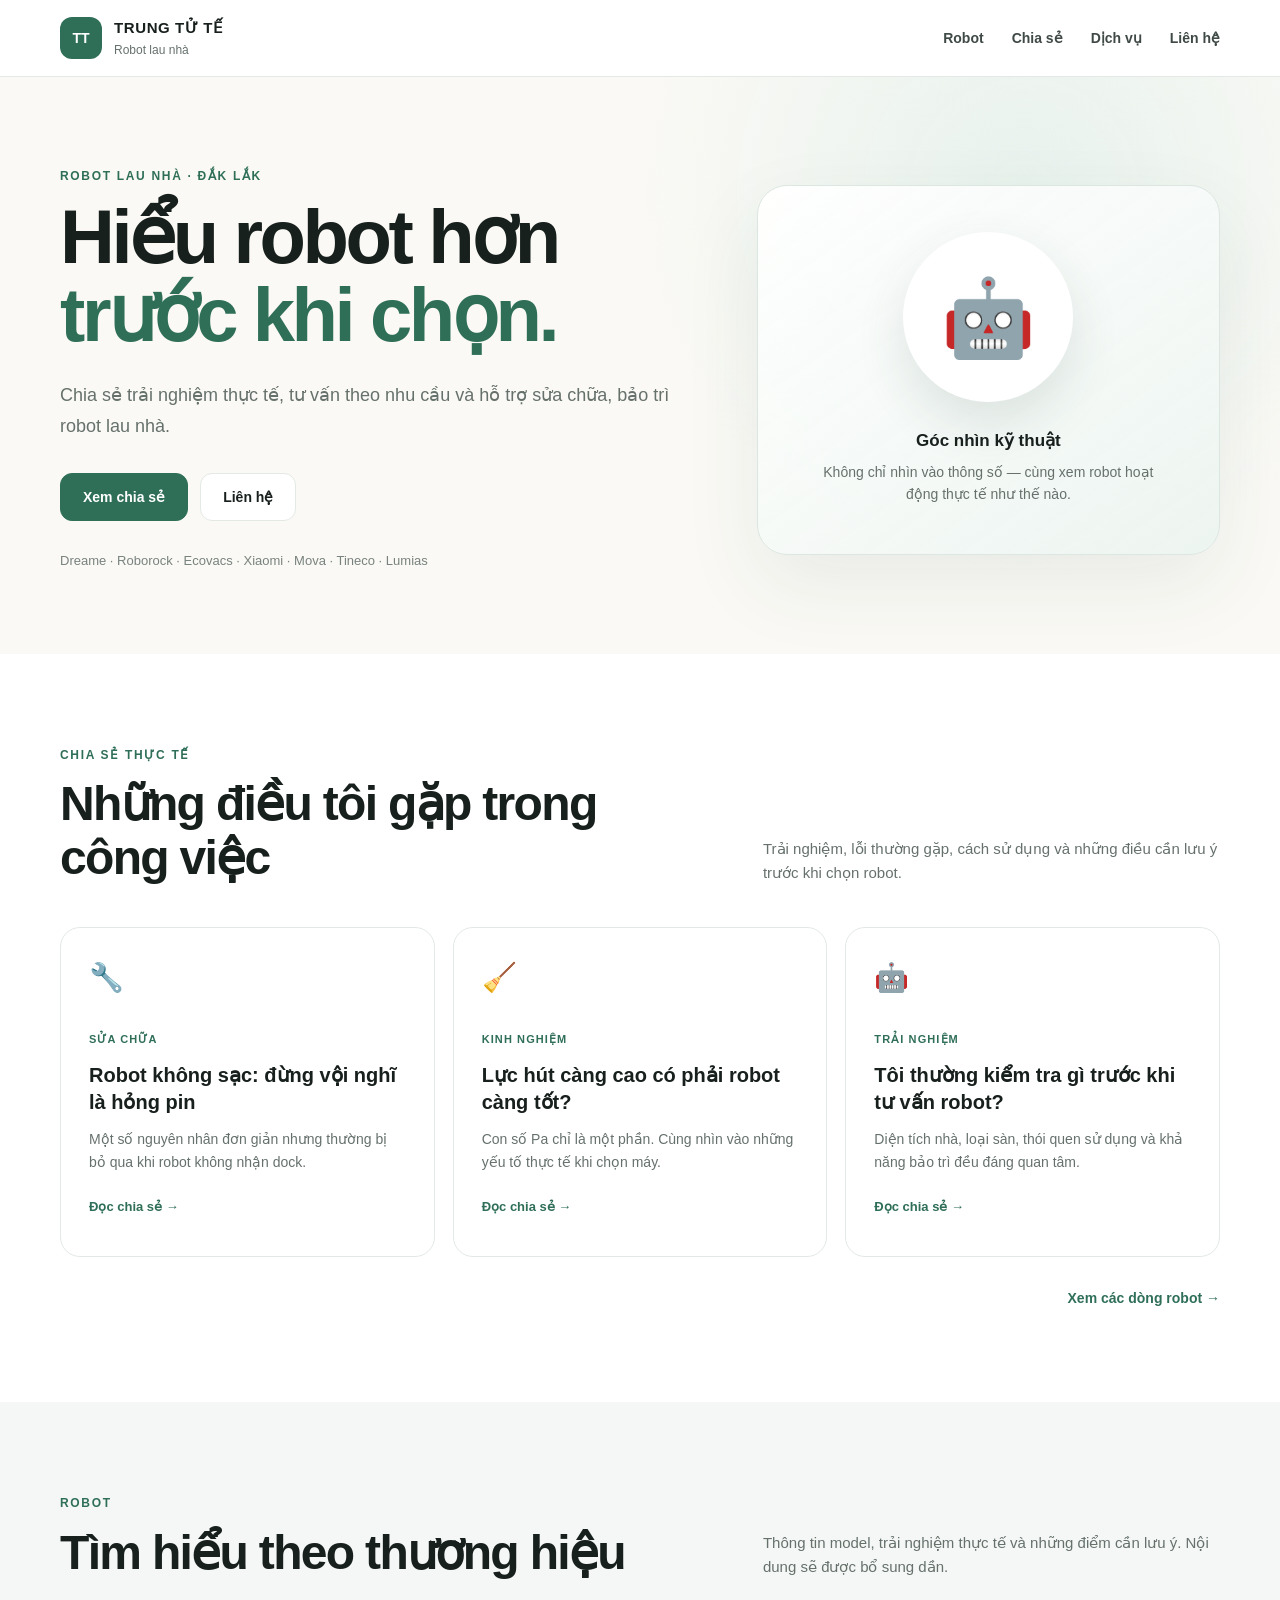
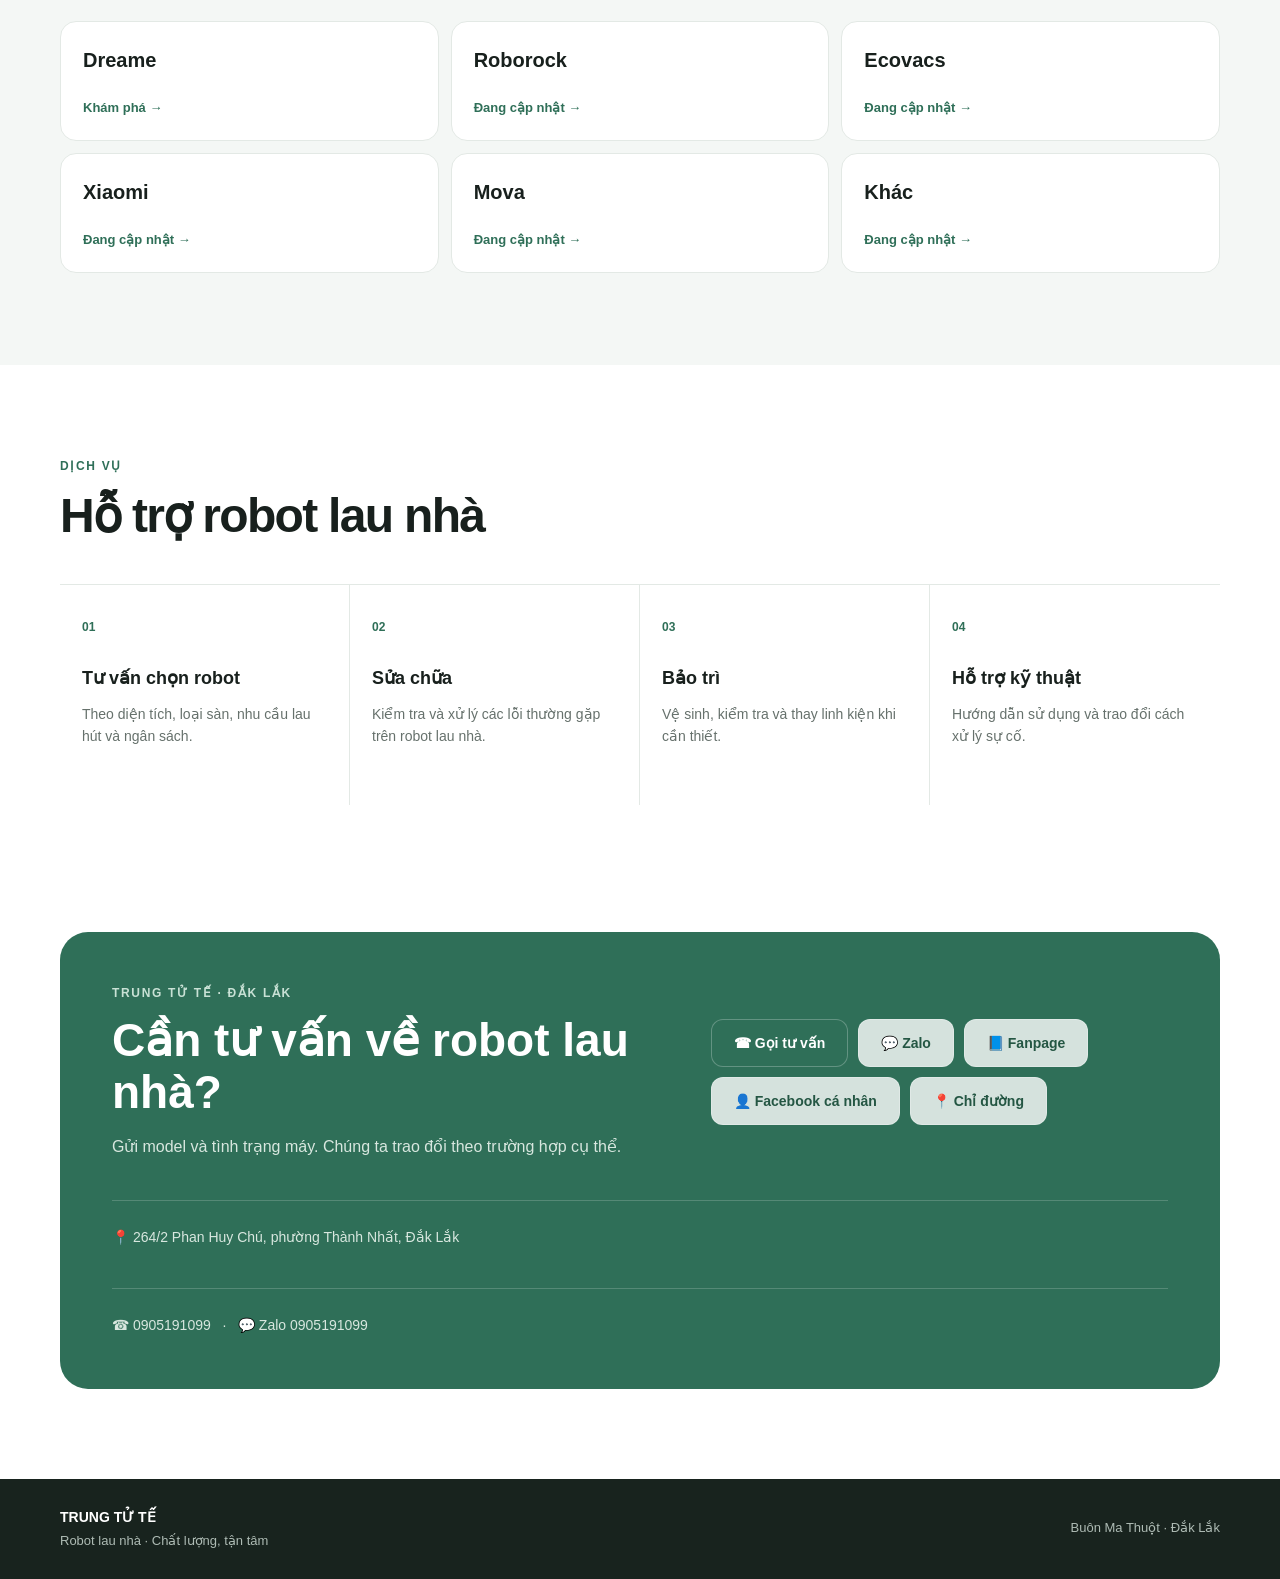
==== public/index.html @ 0c72d5a5 "Initial website version" ====
<!doctype html>
<html lang="vi">

<head>
<meta charset="utf-8">
<meta name="viewport" content="width=device-width,initial-scale=1">

<meta name="description"
content="Trung Tử Tế – tư vấn, sửa chữa, bảo trì robot lau nhà tại Đắk Lắk và chia sẻ kinh nghiệm thực tế.">

<title>Trung Tử Tế – Robot lau nhà</title>

<link rel="stylesheet" href="css/style.css">
</head>


<body>


<header class="header">

  <div class="wrap nav-wrap">

    <a class="logo" href="index.html">

      <span class="logo-mark">TT</span>

      <span>
        <b>TRUNG TỬ TẾ</b>
        <small>Robot lau nhà</small>
      </span>

    </a>


    <button
      class="menu"
      aria-label="Mở menu"
      aria-expanded="false">
      ☰
    </button>


    <nav>

      <a href="robot/index.html">
        Robot
      </a>

      <a href="chia-se/index.html">
        Chia sẻ
      </a>

      <a href="#dich-vu">
        Dịch vụ
      </a>

      <a href="#lien-he">
        Liên hệ
      </a>

    </nav>

  </div>

</header>



<main id="top">


<!-- ======================================================
     HERO
     ====================================================== -->

<section class="hero">

  <div class="wrap hero-grid">

    <div>

      <p class="eyebrow">
        ROBOT LAU NHÀ · ĐẮK LẮK
      </p>


      <h1>
        Hiểu robot hơn<br>
        <em>trước khi chọn.</em>
      </h1>


      <p class="lead">
        Chia sẻ trải nghiệm thực tế, tư vấn theo nhu cầu
        và hỗ trợ sửa chữa, bảo trì robot lau nhà.
      </p>


      <div class="actions">

        <a
          class="btn primary"
          href="chia-se/index.html">
          Xem chia sẻ
        </a>


        <a
          class="btn"
          href="#lien-he">
          Liên hệ
        </a>

      </div>


      <p class="brands">
        Dreame · Roborock · Ecovacs · Xiaomi · Mova · Tineco · Lumias
      </p>

    </div>


    <div class="hero-visual">

      <div class="robot">
        🤖
      </div>

      <p>
        <b>Góc nhìn kỹ thuật</b>
        <br>
        <span>
          Không chỉ nhìn vào thông số — cùng xem robot
          hoạt động thực tế như thế nào.
        </span>
      </p>

    </div>

  </div>

</section>



<!-- ======================================================
     CHIA SẺ
     ====================================================== -->

<section
  class="section"
  id="chia-se">

  <div class="wrap">


    <div class="heading">

      <div>

        <p class="eyebrow">
          CHIA SẺ THỰC TẾ
        </p>

        <h2>
          Những điều tôi gặp trong công việc
        </h2>

      </div>


      <p>
        Trải nghiệm, lỗi thường gặp, cách sử dụng
        và những điều cần lưu ý trước khi chọn robot.
      </p>

    </div>



    <div class="cards">


      <article>

        <span class="icon">
          🔧
        </span>

        <small>
          SỬA CHỮA
        </small>

        <h3>
          Robot không sạc: đừng vội nghĩ là hỏng pin
        </h3>

        <p>
          Một số nguyên nhân đơn giản nhưng thường bị bỏ qua
          khi robot không nhận dock.
        </p>

        <a href="posts/sua-chua/robot-khong-sac.html">
          Đọc chia sẻ →
        </a>

      </article>



      <article>

        <span class="icon">
          🧹
        </span>

        <small>
          KINH NGHIỆM
        </small>

        <h3>
          Lực hút càng cao có phải robot càng tốt?
        </h3>

        <p>
          Con số Pa chỉ là một phần.
          Cùng nhìn vào những yếu tố thực tế khi chọn máy.
        </p>

        <a href="#">
          Đọc chia sẻ →
        </a>

      </article>



      <article>

        <span class="icon">
          🤖
        </span>

        <small>
          TRẢI NGHIỆM
        </small>

        <h3>
          Tôi thường kiểm tra gì trước khi tư vấn robot?
        </h3>

        <p>
          Diện tích nhà, loại sàn, thói quen sử dụng
          và khả năng bảo trì đều đáng quan tâm.
        </p>

        <a href="#">
          Đọc chia sẻ →
        </a>

      </article>


    </div>



    <div class="more">

      <a href="robot/index.html">
        Xem các dòng robot →
      </a>

    </div>


  </div>

</section>



<!-- ======================================================
     ROBOT
     ====================================================== -->

<section
  class="section soft"
  id="robot">

  <div class="wrap">


    <div class="heading">

      <div>

        <p class="eyebrow">
          ROBOT
        </p>

        <h2>
          Tìm hiểu theo thương hiệu
        </h2>

      </div>


      <p>
        Thông tin model, trải nghiệm thực tế và những điểm
        cần lưu ý. Nội dung sẽ được bổ sung dần.
      </p>

    </div>



    <div class="brands-grid">


      <!-- DREAME -->

      <a href="robot/dreame/index.html">

        <b>
          Dreame
        </b>

        <span>
          Khám phá →
        </span>

      </a>



      <!-- ROBOROCK -->

      <a href="#">

        <b>
          Roborock
        </b>

        <span>
          Đang cập nhật →
        </span>

      </a>



      <!-- ECOVACS -->

      <a href="#">

        <b>
          Ecovacs
        </b>

        <span>
          Đang cập nhật →
        </span>

      </a>



      <!-- XIAOMI -->

      <a href="#">

        <b>
          Xiaomi
        </b>

        <span>
          Đang cập nhật →
        </span>

      </a>



      <!-- MOVA -->

      <a href="#">

        <b>
          Mova
        </b>

        <span>
          Đang cập nhật →
        </span>

      </a>



      <!-- KHÁC -->

      <a href="#">

        <b>
          Khác
        </b>

        <span>
          Đang cập nhật →
        </span>

      </a>


    </div>

  </div>

</section>



<!-- ======================================================
     DỊCH VỤ
     ====================================================== -->

<section
  class="section"
  id="dich-vu">

  <div class="wrap">


    <div class="heading one">

      <div>

        <p class="eyebrow">
          DỊCH VỤ
        </p>

        <h2>
          Hỗ trợ robot lau nhà
        </h2>

      </div>

    </div>



    <div class="services">


      <article>

        <b>
          01
        </b>

        <h3>
          Tư vấn chọn robot
        </h3>

        <p>
          Theo diện tích, loại sàn, nhu cầu lau hút
          và ngân sách.
        </p>

      </article>



      <article>

        <b>
          02
        </b>

        <h3>
          Sửa chữa
        </h3>

        <p>
          Kiểm tra và xử lý các lỗi thường gặp
          trên robot lau nhà.
        </p>

      </article>



      <article>

        <b>
          03
        </b>

        <h3>
          Bảo trì
        </h3>

        <p>
          Vệ sinh, kiểm tra và thay linh kiện
          khi cần thiết.
        </p>

      </article>



      <article>

        <b>
          04
        </b>

        <h3>
          Hỗ trợ kỹ thuật
        </h3>

        <p>
          Hướng dẫn sử dụng và trao đổi cách xử lý
          sự cố.
        </p>

      </article>


    </div>

  </div>

</section>

<!-- ======================================================
     LIÊN HỆ
     ====================================================== -->

<section
  class="contact"
  id="lien-he">

  <div class="wrap contact-box">

    <div>

      <p class="eyebrow">
        TRUNG TỬ TẾ · ĐẮK LẮK
      </p>

      <h2>
        Cần tư vấn về robot lau nhà?
      </h2>

      <p>
        Gửi model và tình trạng máy.
        Chúng ta trao đổi theo trường hợp cụ thể.
      </p>

    </div>


    <div class="contact-buttons">

      <a
        class="btn primary"
        href="tel:0905101900">
        ☎ Gọi tư vấn
      </a>


      <a
        class="btn light"
        href="https://zalo.me/0905191099"
        target="_blank"
        rel="noopener">
        💬 Zalo
      </a>


      <a
        class="btn light"
        href="https://www.facebook.com/robotlaunhadaklak"
        target="_blank"
        rel="noopener">
        📘 Fanpage
      </a>


      <a
        class="btn light"
        href="https://www.facebook.com/TrungTuTe87/"
        target="_blank"
        rel="noopener">
        👤 Facebook cá nhân
      </a>


      <a
        class="btn light"
        href="https://maps.app.goo.gl/Rx29RQw8GoteGQ6P9?g_st=ic"
        target="_blank"
        rel="noopener">
        📍 Chỉ đường
      </a>

    </div>


    <p class="address">
      📍 264/2 Phan Huy Chú, phường Thành Nhất, Đắk Lắk
    </p>


    <p class="address">
      ☎ 0905191099 &nbsp; · &nbsp; 💬 Zalo 0905191099
    </p>


  </div>

</section>



</main>



<!-- ======================================================
     FOOTER
     ====================================================== -->

<footer>

  <div class="wrap footer">


    <div>

      <b>
        TRUNG TỬ TẾ
      </b>

      <span>
        Robot lau nhà · Chất lượng, tận tâm
      </span>

    </div>


    <span>
      Buôn Ma Thuột · Đắk Lắk
    </span>


  </div>

</footer>



<script src="js/main.js"></script>

</body>
</html>
---- public/css/style.css ----
/* =========================================================
   TRUNG TỬ TẾ - ROBOT LAU NHÀ
   Website chính
   ========================================================= */

:root {
  --text: #18201d;
  --muted: #66716c;
  --line: #e3e9e5;
  --soft: #f4f7f5;
  --green: #2f6f58;
  --green-dark: #245643;
  --green-light: #e8f1ec;
  --white: #ffffff;
  --cream: #faf9f5;
  --max: 1160px;
}

* {
  box-sizing: border-box;
}

html {
  scroll-behavior: smooth;
}

body {
  margin: 0;
  color: var(--text);
  background: var(--white);
  font-family:
    Arial,
    "Helvetica Neue",
    sans-serif;
  line-height: 1.6;
}

a {
  color: inherit;
  text-decoration: none;
}

img {
  max-width: 100%;
  display: block;
}

.wrap {
  width: min(calc(100% - 40px), var(--max));
  margin: 0 auto;
}


/* =========================================================
   HEADER
   ========================================================= */

.header {
  position: sticky;
  top: 0;
  z-index: 100;
  background: rgba(255, 255, 255, 0.94);
  border-bottom: 1px solid var(--line);
  backdrop-filter: blur(12px);
}

.nav-wrap {
  min-height: 76px;
  display: flex;
  align-items: center;
  justify-content: space-between;
  gap: 30px;
}

.logo {
  display: inline-flex;
  align-items: center;
  gap: 12px;
}

.logo-mark {
  width: 42px;
  height: 42px;
  display: grid;
  place-items: center;
  border-radius: 12px;
  background: var(--green);
  color: white;
  font-weight: 800;
  font-size: 14px;
}

.logo b {
  display: block;
  font-size: 15px;
  letter-spacing: 0.04em;
}

.logo small {
  display: block;
  color: var(--muted);
  font-size: 12px;
  margin-top: 1px;
}

nav {
  display: flex;
  align-items: center;
  gap: 28px;
}

nav a {
  color: #3f4945;
  font-size: 14px;
  font-weight: 600;
  transition: color 0.2s ease;
}

nav a:hover {
  color: var(--green);
}

.menu {
  display: none;
  border: 0;
  background: transparent;
  font-size: 25px;
  cursor: pointer;
}


/* =========================================================
   HERO
   ========================================================= */

.hero {
  background:
    radial-gradient(
      circle at 80% 20%,
      #e8f2ed 0,
      transparent 34%
    ),
    var(--cream);
  padding: 90px 0 82px;
}

.hero-grid {
  display: grid;
  grid-template-columns: 1.15fr 0.85fr;
  gap: 70px;
  align-items: center;
}

.eyebrow {
  margin: 0 0 12px;
  color: var(--green);
  font-size: 12px;
  font-weight: 800;
  letter-spacing: 0.14em;
}

.hero h1 {
  margin: 0;
  max-width: 700px;
  font-size: clamp(46px, 6vw, 76px);
  line-height: 1.03;
  letter-spacing: -0.045em;
}

.hero h1 em {
  color: var(--green);
  font-style: normal;
}

.lead {
  max-width: 650px;
  margin: 25px 0 0;
  color: var(--muted);
  font-size: 18px;
  line-height: 1.75;
}

.actions {
  display: flex;
  flex-wrap: wrap;
  gap: 12px;
  margin-top: 30px;
}

.btn {
  display: inline-flex;
  align-items: center;
  justify-content: center;
  min-height: 48px;
  padding: 0 22px;
  border: 1px solid var(--line);
  border-radius: 12px;
  background: white;
  font-size: 14px;
  font-weight: 700;
  transition:
    transform 0.2s ease,
    box-shadow 0.2s ease,
    background 0.2s ease;
}

.btn:hover {
  transform: translateY(-2px);
  box-shadow: 0 8px 22px rgba(20, 50, 38, 0.08);
}

.btn.primary {
  border-color: var(--green);
  background: var(--green);
  color: white;
}

.btn.primary:hover {
  background: var(--green-dark);
}

.btn.light {
  background: rgba(255, 255, 255, 0.8);
}

.brands {
  margin: 28px 0 0;
  color: #78827e;
  font-size: 13px;
  line-height: 1.8;
}

.hero-visual {
  min-height: 370px;
  display: flex;
  flex-direction: column;
  justify-content: center;
  align-items: center;
  padding: 45px;
  border: 1px solid #dce7e1;
  border-radius: 30px;
  background:
    linear-gradient(
      145deg,
      rgba(255, 255, 255, 0.96),
      rgba(236, 245, 240, 0.88)
    );
  box-shadow:
    0 30px 80px rgba(38, 77, 61, 0.08);
}

.robot {
  width: 170px;
  height: 170px;
  display: grid;
  place-items: center;
  margin-bottom: 25px;
  border-radius: 50%;
  background: white;
  box-shadow:
    0 20px 50px rgba(40, 70, 58, 0.12);
  font-size: 76px;
}

.hero-visual p {
  max-width: 340px;
  margin: 0;
  text-align: center;
}

.hero-visual b {
  font-size: 17px;
}

.hero-visual span {
  display: inline-block;
  margin-top: 6px;
  color: var(--muted);
  font-size: 14px;
}


/* =========================================================
   SECTION
   ========================================================= */

.section {
  padding: 92px 0;
}

.section.soft {
  background: var(--soft);
}

.heading {
  display: grid;
  grid-template-columns: 1fr 0.7fr;
  gap: 50px;
  align-items: end;
  margin-bottom: 42px;
}

.heading.one {
  display: block;
}

.heading h2 {
  margin: 0;
  max-width: 700px;
  font-size: clamp(30px, 4vw, 48px);
  line-height: 1.12;
  letter-spacing: -0.035em;
}

.heading > p {
  margin: 0;
  color: var(--muted);
  font-size: 15px;
}


/* =========================================================
   CHIA SẺ
   ========================================================= */

.cards {
  display: grid;
  grid-template-columns: repeat(3, 1fr);
  gap: 18px;
}

.cards article {
  min-height: 330px;
  padding: 28px;
  border: 1px solid var(--line);
  border-radius: 20px;
  background: white;
  transition:
    transform 0.2s ease,
    box-shadow 0.2s ease;
}

.cards article:hover {
  transform: translateY(-4px);
  box-shadow: 0 16px 35px rgba(30, 55, 45, 0.08);
}

.icon {
  display: block;
  margin-bottom: 24px;
  font-size: 28px;
}

.cards small {
  color: var(--green);
  font-size: 11px;
  font-weight: 800;
  letter-spacing: 0.1em;
}

.cards h3 {
  margin: 12px 0 12px;
  font-size: 20px;
  line-height: 1.35;
}

.cards p {
  margin: 0;
  color: var(--muted);
  font-size: 14px;
}

.cards a {
  display: inline-block;
  margin-top: 24px;
  color: var(--green);
  font-size: 13px;
  font-weight: 800;
}

.more {
  margin-top: 28px;
  text-align: right;
}

.more a {
  color: var(--green);
  font-size: 14px;
  font-weight: 700;
}


/* =========================================================
   ROBOT / THƯƠNG HIỆU
   ========================================================= */

.brands-grid {
  display: grid;
  grid-template-columns: repeat(3, 1fr);
  gap: 12px;
}

.brands-grid a {
  min-height: 120px;
  display: flex;
  flex-direction: column;
  justify-content: space-between;
  padding: 22px;
  border: 1px solid var(--line);
  border-radius: 16px;
  background: white;
  transition:
    transform 0.2s ease,
    border-color 0.2s ease;
}

.brands-grid a:hover {
  transform: translateY(-3px);
  border-color: #b7cdbf;
}

.brands-grid b {
  font-size: 20px;
}

.brands-grid span {
  color: var(--green);
  font-size: 13px;
  font-weight: 700;
}


/* =========================================================
   DỊCH VỤ
   ========================================================= */

.services {
  display: grid;
  grid-template-columns: repeat(4, 1fr);
  border-top: 1px solid var(--line);
}

.services article {
  min-height: 220px;
  padding: 28px 22px;
  border-right: 1px solid var(--line);
}

.services article:last-child {
  border-right: 0;
}

.services article > b {
  color: var(--green);
  font-size: 12px;
}

.services h3 {
  margin: 25px 0 10px;
  font-size: 18px;
}

.services p {
  margin: 0;
  color: var(--muted);
  font-size: 14px;
}


/* =========================================================
   CONTACT
   ========================================================= */

.contact {
  padding: 35px 0 90px;
}

.contact-box {
  display: grid;
  grid-template-columns: 1.1fr 0.9fr;
  gap: 40px;
  align-items: center;
  padding: 52px;
  border-radius: 28px;
  background: var(--green);
  color: white;
}

.contact-box .eyebrow {
  color: #c9e1d5;
}

.contact-box h2 {
  max-width: 620px;
  margin: 0;
  font-size: clamp(30px, 4vw, 46px);
  line-height: 1.12;
}

.contact-box > div:first-child p:not(.eyebrow) {
  max-width: 570px;
  margin-bottom: 0;
  color: #d8e7df;
}

.contact-buttons {
  display: flex;
  flex-wrap: wrap;
  gap: 10px;
}

.contact-buttons .btn {
  border-color: rgba(255, 255, 255, 0.25);
}

.address {
  grid-column: 1 / -1;
  margin: 0;
  padding-top: 25px;
  border-top: 1px solid rgba(255, 255, 255, 0.18);
  color: #d8e7df;
  font-size: 14px;
}


/* =========================================================
   FOOTER
   ========================================================= */

footer {
  background: #18231e;
  color: white;
}

.footer {
  min-height: 100px;
  display: flex;
  align-items: center;
  justify-content: space-between;
  gap: 30px;
  color: #aebbb4;
  font-size: 13px;
}

.footer b {
  display: block;
  color: white;
  font-size: 14px;
}

.footer span {
  display: block;
}

.footer > div span {
  margin-top: 3px;
}


/* =========================================================
   MOBILE
   ========================================================= */

@media (max-width: 800px) {

  .wrap {
    width: min(calc(100% - 28px), var(--max));
  }

  .nav-wrap {
    min-height: 68px;
  }

  .menu {
    display: block;
  }

  nav {
    display: none;
  }

  .hero {
    padding: 60px 0;
  }

  .hero-grid {
    grid-template-columns: 1fr;
    gap: 40px;
  }

  .hero h1 {
    font-size: clamp(42px, 13vw, 62px);
  }

  .lead {
    font-size: 16px;
  }

  .hero-visual {
    min-height: 300px;
    padding: 30px 20px;
  }

  .robot {
    width: 130px;
    height: 130px;
    font-size: 58px;
  }

  .section {
    padding: 65px 0;
  }

  .heading {
    grid-template-columns: 1fr;
    gap: 15px;
    margin-bottom: 28px;
  }

  .heading h2 {
    font-size: 34px;
  }

  .cards {
    grid-template-columns: 1fr;
  }

  .cards article {
    min-height: auto;
  }

  .brands-grid {
    grid-template-columns: 1fr 1fr;
  }

  .services {
    grid-template-columns: 1fr 1fr;
  }

  .services article {
    border-bottom: 1px solid var(--line);
  }

  .services article:nth-child(2) {
    border-right: 0;
  }

  .contact {
    padding: 15px 0 65px;
  }

  .contact-box {
    grid-template-columns: 1fr;
    padding: 34px 25px;
  }

  .address {
    grid-column: auto;
  }

  .footer {
    min-height: auto;
    padding: 28px 0;
    flex-direction: column;
    align-items: flex-start;
  }
}


@media (max-width: 480px) {

  .logo-mark {
    width: 38px;
    height: 38px;
    border-radius: 10px;
  }

  .logo b {
    font-size: 13px;
  }

  .logo small {
    font-size: 11px;
  }

  .hero h1 {
    font-size: 43px;
  }

  .actions {
    flex-direction: column;
  }

  .actions .btn {
    width: 100%;
  }

  .brands-grid {
    grid-template-columns: 1fr;
  }

  .services {
    grid-template-columns: 1fr;
  }

  .services article,
  .services article:nth-child(2) {
    border-right: 0;
  }

  .contact-buttons {
    flex-direction: column;
  }

  .contact-buttons .btn {
    width: 100%;
  }
}
@media (max-width: 800px) {

  nav.open {
    position: absolute;
    top: 68px;
    left: 14px;
    right: 14px;

    display: flex;
    flex-direction: column;
    align-items: stretch;
    gap: 0;

    padding: 8px;

    background: white;
    border: 1px solid var(--line);
    border-radius: 16px;

    box-shadow: 0 15px 40px rgba(20, 50, 38, 0.12);
  }

  nav.open a {
    padding: 14px 16px;
    border-radius: 10px;
  }

  nav.open a:hover {
    background: var(--soft);
  }
}
/* =========================================================
   ARTICLE
   ========================================================= */

.article {
  padding: 80px 0 100px;
  background: var(--cream);
}

.article-wrap {
  max-width: 850px;
}

.back {
  display: inline-block;
  margin-bottom: 45px;
  color: var(--green);
  font-size: 14px;
  font-weight: 700;
}

.article h1 {
  max-width: 850px;
  margin: 0;
  font-size: clamp(38px, 6vw, 64px);
  line-height: 1.08;
  letter-spacing: -0.04em;
}

.article-intro {
  max-width: 720px;
  margin: 28px 0 55px;
  color: var(--muted);
  font-size: 19px;
  line-height: 1.8;
}

.article-content {
  padding: 45px;
  border: 1px solid var(--line);
  border-radius: 22px;
  background: white;
}

.article-content h2 {
  margin: 38px 0 12px;
  font-size: 25px;
  line-height: 1.3;
}

.article-content h2:first-child {
  margin-top: 0;
}

.article-content p {
  margin: 0 0 18px;
  color: #4f5a55;
  font-size: 16px;
  line-height: 1.85;
}

.article-note {
  margin: 35px 0;
  padding: 25px;
  border-left: 4px solid var(--green);
  border-radius: 0 12px 12px 0;
  background: var(--green-light);
}

.article-note b {
  display: block;
  margin-bottom: 7px;
  color: var(--green-dark);
}

.article-note p {
  margin: 0;
}

.article-footer {
  display: flex;
  justify-content: space-between;
  gap: 15px;
  margin-top: 30px;
}

@media (max-width: 600px) {

  .article {
    padding: 55px 0 70px;
  }

  .back {
    margin-bottom: 30px;
  }

  .article h1 {
    font-size: 40px;
  }

  .article-intro {
    font-size: 17px;
    margin-bottom: 35px;
  }

  .article-content {
    padding: 25px 20px;
    border-radius: 16px;
  }

  .article-content h2 {
    font-size: 22px;
  }

  .article-content p {
    font-size: 15px;
  }

  .article-footer {
    flex-direction: column;
  }

  .article-footer .btn {
    width: 100%;
  }
}
/* ============================================================
   PRODUCT GALLERY
   ============================================================ */

.product-gallery {
  margin: 0 auto 50px;
  max-width: 850px;
}

.product-gallery-main {
  overflow: hidden;
  border: 1px solid var(--line);
  border-radius: 22px;
  background: white;
}

.product-gallery-main img {
  display: block;
  width: 100%;
  height: auto;
  max-height: 620px;
  object-fit: contain;
}

.product-gallery-thumbs {
  display: grid;
  grid-template-columns: repeat(2, 1fr);
  gap: 16px;
  margin-top: 16px;
}

.product-gallery-thumbs img {
  display: block;
  width: 100%;
  height: 220px;
  object-fit: cover;
  border: 1px solid var(--line);
  border-radius: 16px;
  background: white;
}

@media (max-width: 600px) {
  .product-gallery {
    margin-bottom: 35px;
  }

  .product-gallery-main {
    border-radius: 16px;
  }

  .product-gallery-thumbs {
    gap: 10px;
    margin-top: 10px;
  }

  .product-gallery-thumbs img {
    height: 130px;
    border-radius: 12px;
  }
}
.product-gallery-thumbs img {
  cursor: pointer;
  transition: transform 0.2s ease, opacity 0.2s ease;
  opacity: 0.72;
}

.product-gallery-thumbs img:hover {
  transform: translateY(-3px);
  opacity: 1;
}
/* ============================================================
   PRODUCT HIGHLIGHTS
   ============================================================ */

.product-highlights {
  display: grid;
  grid-template-columns: repeat(4, 1fr);
  gap: 12px;
  margin: 20px 0 50px;
}

.product-highlight {
  padding: 22px 16px;
  text-align: center;
  border: 1px solid var(--line);
  border-radius: 16px;
  background: white;
}

.product-highlight strong {
  display: block;
  margin-bottom: 7px;
  color: var(--green-dark);
  font-size: 22px;
  line-height: 1.2;
}

.product-highlight span {
  display: block;
  color: var(--muted);
  font-size: 13px;
  line-height: 1.4;
}

@media (max-width: 700px) {
  .product-highlights {
    grid-template-columns: repeat(2, 1fr);
    margin-bottom: 35px;
  }

  .product-highlight {
    padding: 18px 12px;
  }

  .product-highlight strong {
    font-size: 19px;
  }
}
/* ============================================================
   DREAME MODEL NAVIGATION
   ============================================================ */

.article-models {
  margin-top: 55px;
  padding: 35px;
  border: 1px solid var(--line);
  border-radius: 22px;
  background: white;
}

.article-models-header {
  display: flex;
  align-items: center;
  justify-content: space-between;
  gap: 20px;
  margin-bottom: 25px;
}

.article-models-header h2 {
  margin: 0;
  font-size: 25px;
}

.article-models-header .back {
  margin: 0;
  white-space: nowrap;
}

.article-models-grid {
  display: grid;
  grid-template-columns: repeat(4, 1fr);
  gap: 12px;
}

.article-model-card {
  display: block;
  padding: 20px;
  border: 1px solid var(--line);
  border-radius: 15px;
  background: var(--soft);
  color: var(--text);
  text-decoration: none;
  transition: transform 0.2s ease, border-color 0.2s ease;
}

.article-model-card:hover {
  transform: translateY(-3px);
  border-color: var(--green);
}

.article-model-card strong {
  display: block;
  margin-bottom: 6px;
  color: var(--green-dark);
  font-size: 18px;
}

.article-model-card span {
  color: var(--muted);
  font-size: 13px;
}

.article-bottom-back {
  margin-top: 25px;
  text-align: center;
}

.article-bottom-back .btn {
  display: inline-block;
}

@media (max-width: 700px) {
  .article-models {
    margin-top: 40px;
    padding: 22px 18px;
    border-radius: 16px;
  }

  .article-models-header {
    align-items: flex-start;
    flex-direction: column;
    gap: 8px;
  }

  .article-models-grid {
    grid-template-columns: repeat(2, 1fr);
  }

  .article-model-card {
    padding: 16px;
  }

  .article-model-card strong {
    font-size: 16px;
  }
}

@media (max-width: 420px) {
  .article-models-grid {
    grid-template-columns: 1fr;
  }
}
/* =========================================================
   X40 GALLERY - THUMBNAILS
   ========================================================= */

#product-gallery-thumbs {
  display: flex;
  gap: 8px;
  margin-top: 8px;
  padding: 0 0 5px;
  overflow-x: auto;
  overflow-y: hidden;
  scroll-behavior: smooth;
  scrollbar-width: thin;
}

#product-gallery-thumbs img {
  flex: 0 0 105px;
  width: 105px;
  height: 105px;
  object-fit: cover;
  border: 1px solid var(--line);
  border-radius: 8px;
  background: white;
  cursor: pointer;
  opacity: 0.72;
  transition: all 0.2s ease;
}

#product-gallery-thumbs img:hover {
  opacity: 1;
  transform: translateY(-2px);
}

#product-gallery-thumbs img.active {
  opacity: 1;
  border: 2px solid var(--green);
}


/* Điện thoại */
@media (max-width: 600px) {

  #product-gallery-thumbs {
    gap: 6px;
  }

  #product-gallery-thumbs img {
    flex-basis: 82px;
    width: 82px;
    height: 82px;
  }

}
/* =========================================================
   CONTACT BUTTONS - DỄ ĐỌC
   ========================================================= */

.contact-buttons .btn.light {
  color: var(--green-dark);
  font-weight: 700;
}

.contact-buttons .btn.light:hover {
  color: var(--green-dark);
}
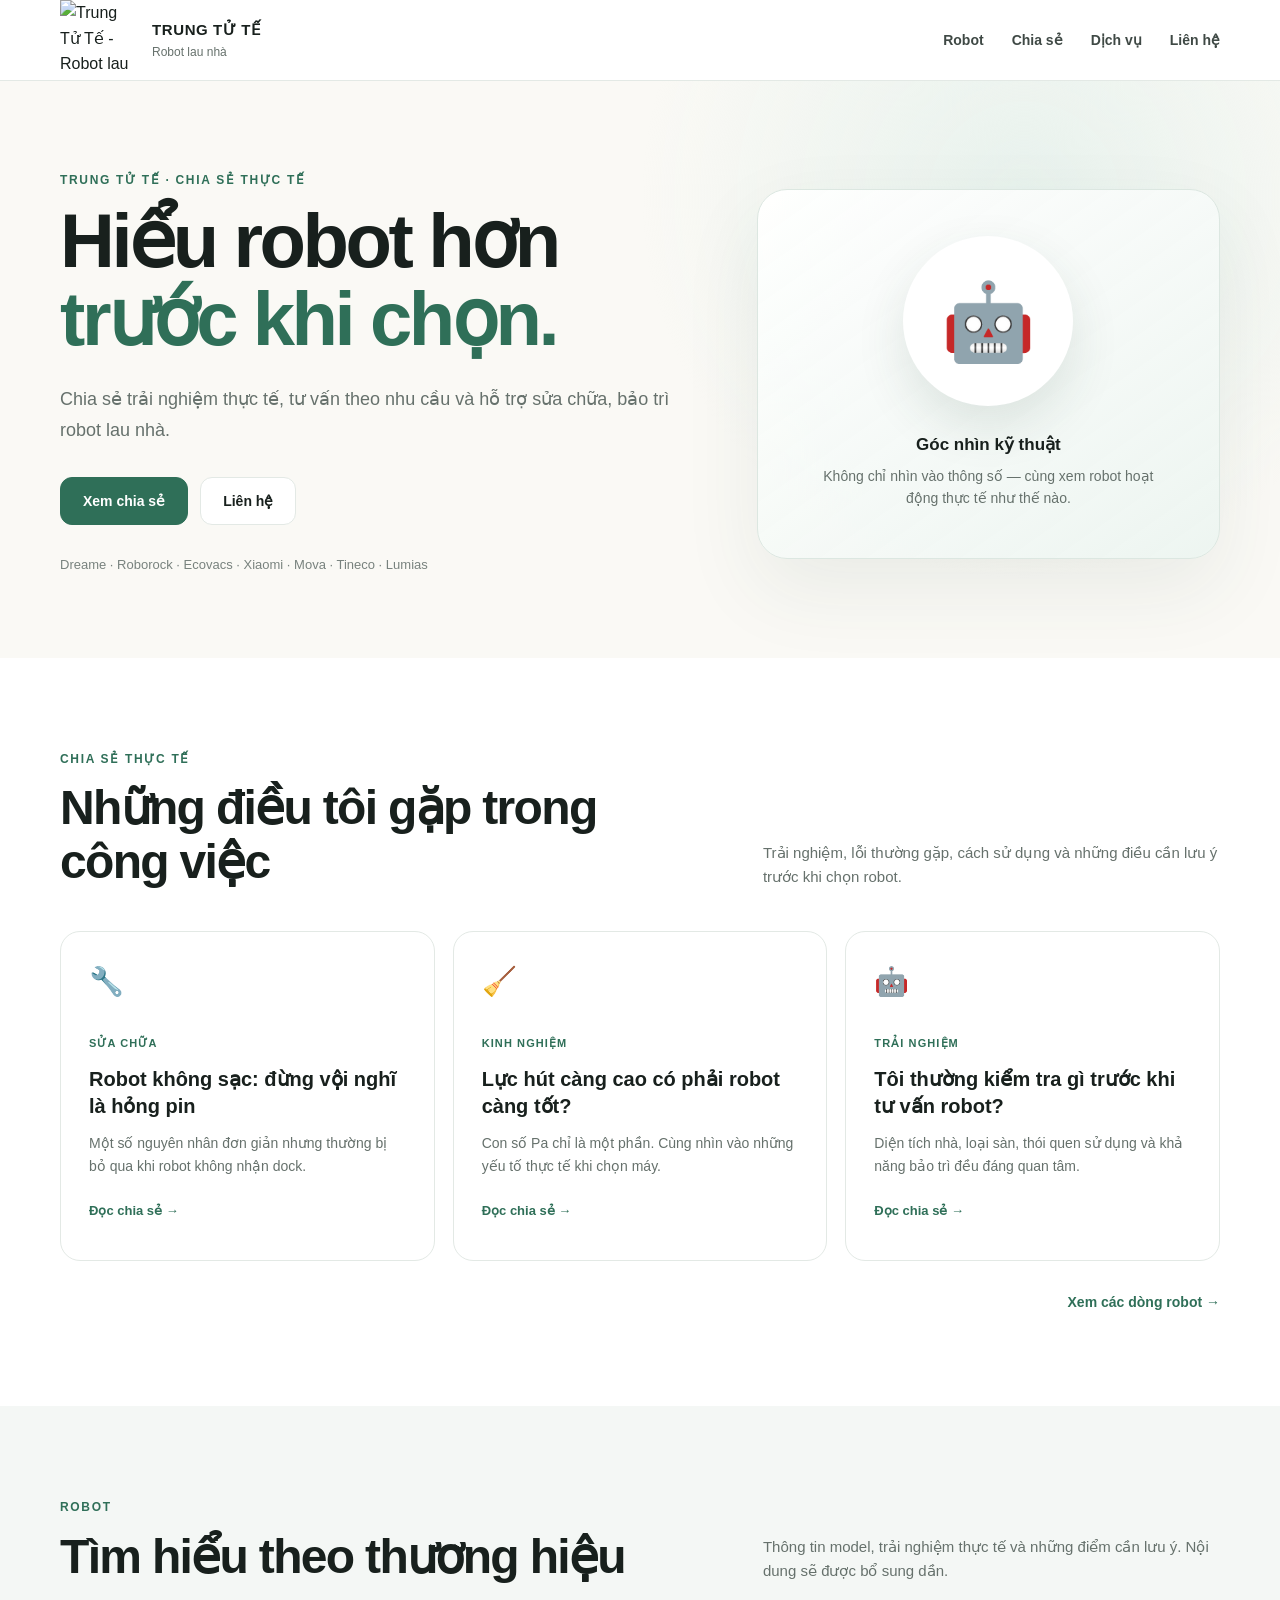
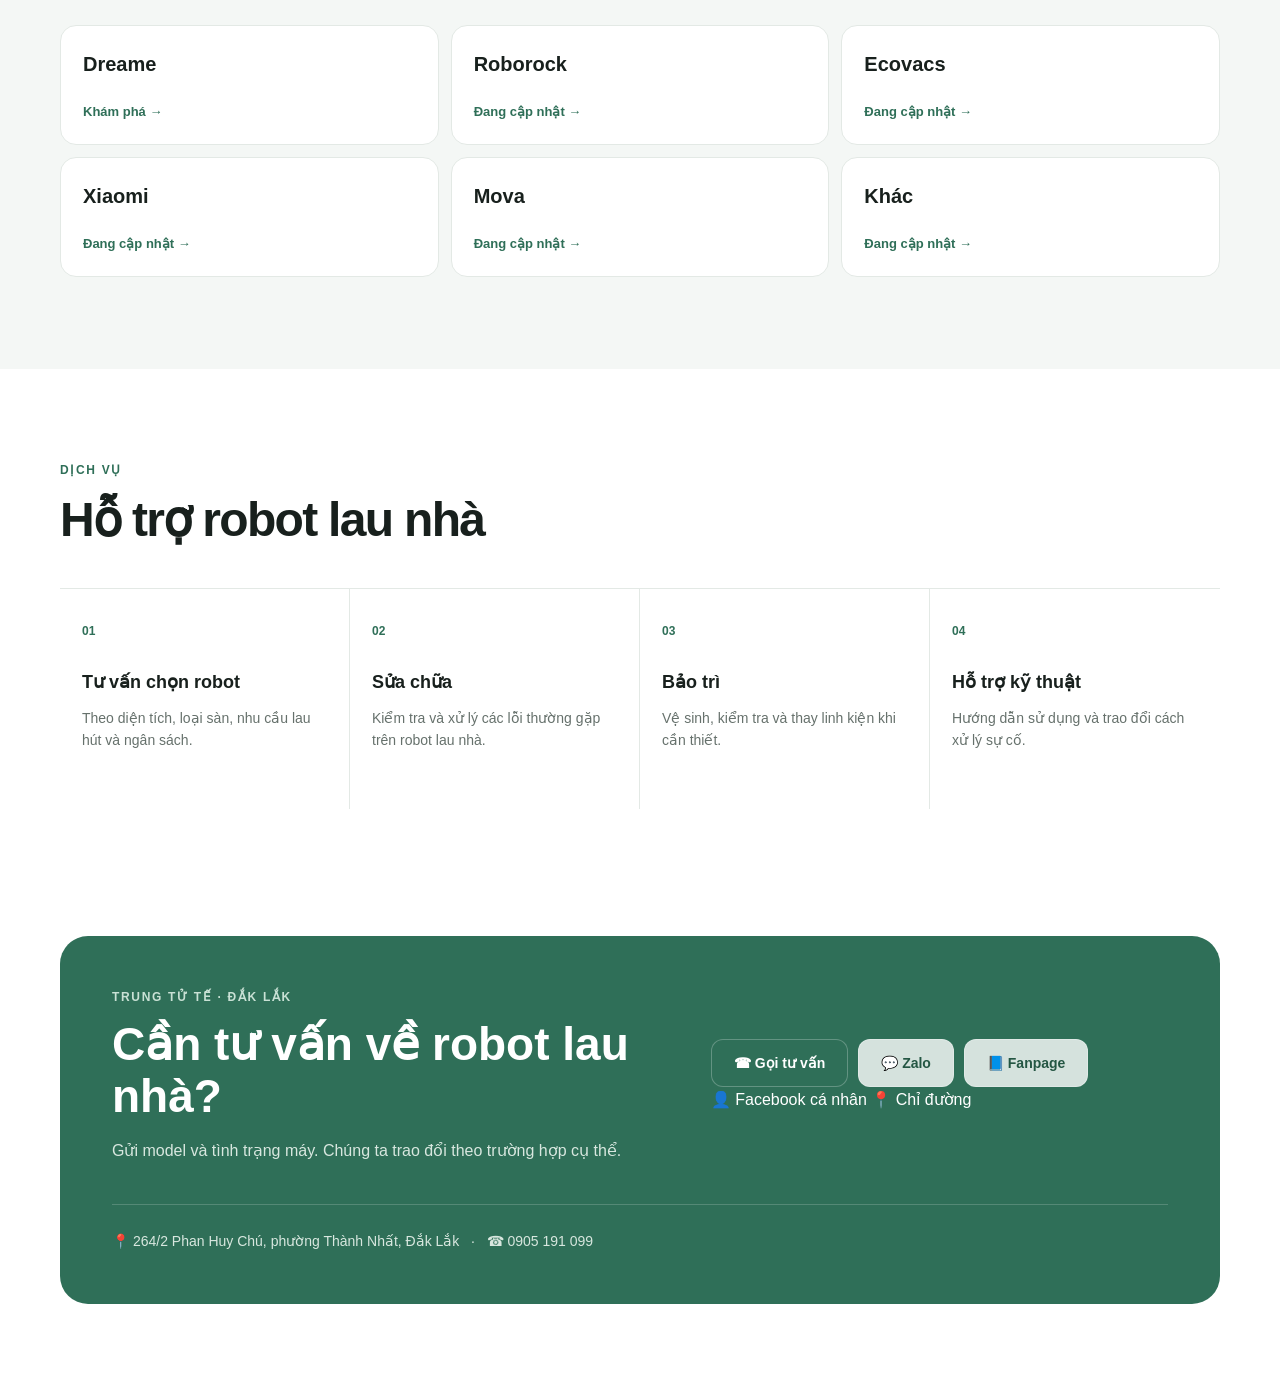
==== commit e8db2434: "Update robot website and AI content" ====
--- a/public/index.html
+++ b/public/index.html
@@ -23,7 +23,7 @@
 
     <a class="logo" href="index.html">
 
-      <span class="logo-mark">TT</span>
+      <img class="logo-image" src="/api/image/11o8kadVPE6ZbWvYAlrf-pkSQGaTkVFf2" alt="Trung Tử Tế - Robot lau nhà">
 
       <span>
         <b>TRUNG TỬ TẾ</b>
@@ -81,7 +81,7 @@
     <div>
 
       <p class="eyebrow">
-        ROBOT LAU NHÀ · ĐẮK LẮK
+        TRUNG TỬ TẾ · CHIA SẺ THỰC TẾ
       </p>
 
 
@@ -546,84 +546,81 @@
 
   <div class="wrap contact-box">
 
-    <div>
-
-      <p class="eyebrow">
-        TRUNG TỬ TẾ · ĐẮK LẮK
-      </p>
-
-      <h2>
-        Cần tư vấn về robot lau nhà?
-      </h2>
-
-      <p>
-        Gửi model và tình trạng máy.
-        Chúng ta trao đổi theo trường hợp cụ thể.
-      </p>
-
-    </div>
-
-
-    <div class="contact-buttons">
-
-      <a
-        class="btn primary"
-        href="tel:0905101900">
-        ☎ Gọi tư vấn
-      </a>
-
-
-      <a
-        class="btn light"
-        href="https://zalo.me/0905191099"
-        target="_blank"
-        rel="noopener">
-        💬 Zalo
-      </a>
-
-
-      <a
-        class="btn light"
-        href="https://www.facebook.com/robotlaunhadaklak"
-        target="_blank"
-        rel="noopener">
-        📘 Fanpage
-      </a>
-
-
-      <a
-        class="btn light"
-        href="https://www.facebook.com/TrungTuTe87/"
-        target="_blank"
-        rel="noopener">
-        👤 Facebook cá nhân
-      </a>
-
-
-      <a
-        class="btn light"
-        href="https://maps.app.goo.gl/Rx29RQw8GoteGQ6P9?g_st=ic"
-        target="_blank"
-        rel="noopener">
-        📍 Chỉ đường
-      </a>
-
-    </div>
-
-
-    <p class="address">
-      📍 264/2 Phan Huy Chú, phường Thành Nhất, Đắk Lắk
-    </p>
-
-
-    <p class="address">
-      ☎ 0905191099 &nbsp; · &nbsp; 💬 Zalo 0905191099
-    </p>
-
+<div class="contact-content">
+
+  <p class="eyebrow">
+    TRUNG TỬ TẾ · ĐẮK LẮK
+  </p>
+
+  <h2>
+    Cần tư vấn về robot lau nhà?
+  </h2>
+
+  <p>
+    Gửi model và tình trạng máy.
+    Chúng ta trao đổi theo trường hợp cụ thể.
+  </p>
+
+</div>
+
+<div class="contact-actions">
+
+  <div class="contact-buttons">
+
+    <a
+      class="btn primary"
+      href="tel:0905191099">
+      ☎ Gọi tư vấn
+    </a>
+
+    <a
+      class="btn light"
+      href="https://zalo.me/0905191099"
+      target="_blank"
+      rel="noopener">
+      💬 Zalo
+    </a>
+
+    <a
+      class="btn light"
+      href="https://www.facebook.com/robotlaunhadaklak"
+      target="_blank"
+      rel="noopener">
+      📘 Fanpage
+    </a>
+
+  </div>
+
+  <div class="contact-links">
+
+    <a
+      href="https://www.facebook.com/TrungTuTe87/"
+      target="_blank"
+      rel="noopener">
+      👤 Facebook cá nhân
+    </a>
+
+    <a
+      href="https://maps.app.goo.gl/Rx29RQw8GoteGQ6P9?g_st=ic"
+      target="_blank"
+      rel="noopener">
+      📍 Chỉ đường
+    </a>
+
+  </div>
+
+</div>
+
+<p class="address">
+  📍 264/2 Phan Huy Chú, phường Thành Nhất, Đắk Lắk
+  &nbsp; · &nbsp;
+  ☎ 0905 191 099
+</p>
 
   </div>
 
 </section>
+
 
 
 
@@ -634,37 +631,10 @@
 <!-- ======================================================
      FOOTER
      ====================================================== -->
-
-<footer>
-
-  <div class="wrap footer">
-
-
-    <div>
-
-      <b>
-        TRUNG TỬ TẾ
-      </b>
-
-      <span>
-        Robot lau nhà · Chất lượng, tận tâm
-      </span>
-
-    </div>
-
-
-    <span>
-      Buôn Ma Thuột · Đắk Lắk
-    </span>
-
-
-  </div>
-
-</footer>
-
-
-
-<script src="js/main.js"></script>
+     <div id="site-footer"></div>
+
+     <script src="../js/main.js"></script>
+     <script src="../js/footer.js"></script>
 
 </body>
 </html>
--- a/public/css/style.css
+++ b/public/css/style.css
@@ -1,8 +1,3 @@
-/* =========================================================
-   TRUNG TỬ TẾ - ROBOT LAU NHÀ
-   Website chính
-   ========================================================= */
-
 :root {
   --text: #18201d;
   --muted: #66716c;
@@ -14,71 +9,76 @@
   --white: #ffffff;
   --cream: #faf9f5;
   --max: 1160px;
-}
-
-* {
+  }
+  
+  *{
   box-sizing: border-box;
-}
-
-html {
+  }
+  
+  html {
   scroll-behavior: smooth;
-}
-
-body {
+  }
+  
+  body {
   margin: 0;
   color: var(--text);
   background: var(--white);
   font-family:
-    Arial,
-    "Helvetica Neue",
-    sans-serif;
+  Arial,
+  "Helvetica Neue",
+  sans-serif;
   line-height: 1.6;
-}
-
-a {
+  }
+  
+  a {
   color: inherit;
   text-decoration: none;
-}
-
-img {
+  }
+  
+  img {
   max-width: 100%;
   display: block;
-}
-
-.wrap {
+  }
+  
+  .wrap {
   width: min(calc(100% - 40px), var(--max));
   margin: 0 auto;
-}
-
-
-/* =========================================================
-   HEADER
-   ========================================================= */
-
-.header {
+  }
+  
+  /* =========================================================
+  HEADER
+  ========================================================= */
+  
+  .header {
   position: sticky;
   top: 0;
   z-index: 100;
   background: rgba(255, 255, 255, 0.94);
   border-bottom: 1px solid var(--line);
   backdrop-filter: blur(12px);
-}
-
-.nav-wrap {
+  }
+  
+  .nav-wrap {
   min-height: 76px;
   display: flex;
   align-items: center;
   justify-content: space-between;
   gap: 30px;
-}
-
-.logo {
+  }
+  
+  .logo {
   display: inline-flex;
   align-items: center;
   gap: 12px;
-}
-
-.logo-mark {
+  }
+  .logo-image {
+    width: 80px;
+    height: 80px;
+    object-fit: contain;
+    display: block;
+    flex-shrink: 0;
+    }
+  .logo-mark {
   width: 42px;
   height: 42px;
   display: grid;
@@ -88,106 +88,105 @@
   color: white;
   font-weight: 800;
   font-size: 14px;
-}
-
-.logo b {
+  }
+  
+  .logo b {
   display: block;
   font-size: 15px;
   letter-spacing: 0.04em;
-}
-
-.logo small {
+  }
+  
+  .logo small {
   display: block;
   color: var(--muted);
   font-size: 12px;
   margin-top: 1px;
-}
-
-nav {
+  }
+  
+  nav {
   display: flex;
   align-items: center;
   gap: 28px;
-}
-
-nav a {
+  }
+  
+  nav a {
   color: #3f4945;
   font-size: 14px;
   font-weight: 600;
   transition: color 0.2s ease;
-}
-
-nav a:hover {
+  }
+  
+  nav a:hover {
   color: var(--green);
-}
-
-.menu {
+  }
+  
+  .menu {
   display: none;
   border: 0;
   background: transparent;
   font-size: 25px;
   cursor: pointer;
-}
-
-
-/* =========================================================
-   HERO
-   ========================================================= */
-
-.hero {
+  }
+  
+  /* =========================================================
+  HERO
+  ========================================================= */
+  
+  .hero {
   background:
-    radial-gradient(
-      circle at 80% 20%,
-      #e8f2ed 0,
-      transparent 34%
-    ),
-    var(--cream);
+  radial-gradient(
+  circle at 80% 20%,
+  #e8f2ed 0,
+  transparent 34%
+  ),
+  var(--cream);
   padding: 90px 0 82px;
-}
-
-.hero-grid {
+  }
+  
+  .hero-grid {
   display: grid;
   grid-template-columns: 1.15fr 0.85fr;
   gap: 70px;
   align-items: center;
-}
-
-.eyebrow {
+  }
+  
+  .eyebrow {
   margin: 0 0 12px;
   color: var(--green);
   font-size: 12px;
   font-weight: 800;
   letter-spacing: 0.14em;
-}
-
-.hero h1 {
+  }
+  
+  .hero h1 {
   margin: 0;
   max-width: 700px;
   font-size: clamp(46px, 6vw, 76px);
   line-height: 1.03;
   letter-spacing: -0.045em;
-}
-
-.hero h1 em {
+  }
+  
+  .hero h1 em {
   color: var(--green);
   font-style: normal;
-}
-
-.lead {
+  }
+  
+  .lead {
   max-width: 650px;
   margin: 25px 0 0;
   color: var(--muted);
   font-size: 18px;
   line-height: 1.75;
-}
-
-.actions {
+  }
+  
+  .actions {
   display: flex;
   flex-wrap: wrap;
   gap: 12px;
   margin-top: 30px;
-}
-
-.btn {
+  }
+  
+  .btn {
   display: inline-flex;
   align-items: center;
   justify-content: center;
@@ -199,38 +198,38 @@
   font-size: 14px;
   font-weight: 700;
   transition:
-    transform 0.2s ease,
-    box-shadow 0.2s ease,
-    background 0.2s ease;
-}
-
-.btn:hover {
+  transform 0.2s ease,
+  box-shadow 0.2s ease,
+  background 0.2s ease;
+  }
+  
+  .btn:hover {
   transform: translateY(-2px);
   box-shadow: 0 8px 22px rgba(20, 50, 38, 0.08);
-}
-
-.btn.primary {
+  }
+  
+  .btn.primary {
   border-color: var(--green);
   background: var(--green);
   color: white;
-}
-
-.btn.primary:hover {
+  }
+  
+  .btn.primary:hover {
   background: var(--green-dark);
-}
-
-.btn.light {
+  }
+  
+  .btn.light {
   background: rgba(255, 255, 255, 0.8);
-}
-
-.brands {
+  }
+  
+  .brands {
   margin: 28px 0 0;
   color: #78827e;
   font-size: 13px;
   line-height: 1.8;
-}
-
-.hero-visual {
+  }
+  
+  .hero-visual {
   min-height: 370px;
   display: flex;
   flex-direction: column;
@@ -240,16 +239,16 @@
   border: 1px solid #dce7e1;
   border-radius: 30px;
   background:
-    linear-gradient(
-      145deg,
-      rgba(255, 255, 255, 0.96),
-      rgba(236, 245, 240, 0.88)
-    );
+  linear-gradient(
+  145deg,
+  rgba(255, 255, 255, 0.96),
+  rgba(236, 245, 240, 0.88)
+  );
   box-shadow:
-    0 30px 80px rgba(38, 77, 61, 0.08);
-}
-
-.robot {
+  0 30px 80px rgba(38, 77, 61, 0.08);
+  }
+  
+  .robot {
   width: 170px;
   height: 170px;
   display: grid;
@@ -258,149 +257,146 @@
   border-radius: 50%;
   background: white;
   box-shadow:
-    0 20px 50px rgba(40, 70, 58, 0.12);
+  0 20px 50px rgba(40, 70, 58, 0.12);
   font-size: 76px;
-}
-
-.hero-visual p {
+  }
+  
+  .hero-visual p {
   max-width: 340px;
   margin: 0;
   text-align: center;
-}
-
-.hero-visual b {
+  }
+  
+  .hero-visual b {
   font-size: 17px;
-}
-
-.hero-visual span {
+  }
+  
+  .hero-visual span {
   display: inline-block;
   margin-top: 6px;
   color: var(--muted);
   font-size: 14px;
-}
-
-
-/* =========================================================
-   SECTION
-   ========================================================= */
-
-.section {
+  }
+  
+  /* =========================================================
+  SECTION
+  ========================================================= */
+  
+  .section {
   padding: 92px 0;
-}
-
-.section.soft {
+  }
+  
+  .section.soft {
   background: var(--soft);
-}
-
-.heading {
+  }
+  
+  .heading {
   display: grid;
   grid-template-columns: 1fr 0.7fr;
   gap: 50px;
   align-items: end;
   margin-bottom: 42px;
-}
-
-.heading.one {
-  display: block;
-}
-
-.heading h2 {
+  }
+  
+  .heading.one {
+  display: block;
+  }
+  
+  .heading h2 {
   margin: 0;
   max-width: 700px;
   font-size: clamp(30px, 4vw, 48px);
   line-height: 1.12;
   letter-spacing: -0.035em;
-}
-
-.heading > p {
+  }
+  
+  .heading > p {
   margin: 0;
   color: var(--muted);
   font-size: 15px;
-}
-
-
-/* =========================================================
-   CHIA SẺ
-   ========================================================= */
-
-.cards {
+  }
+  
+  /* =========================================================
+  CHIA SẺ
+  ========================================================= */
+  
+  .cards {
   display: grid;
   grid-template-columns: repeat(3, 1fr);
   gap: 18px;
-}
-
-.cards article {
+  }
+  
+  .cards article {
   min-height: 330px;
   padding: 28px;
   border: 1px solid var(--line);
   border-radius: 20px;
   background: white;
   transition:
-    transform 0.2s ease,
-    box-shadow 0.2s ease;
-}
-
-.cards article:hover {
+  transform 0.2s ease,
+  box-shadow 0.2s ease;
+  }
+  
+  .cards article:hover {
   transform: translateY(-4px);
   box-shadow: 0 16px 35px rgba(30, 55, 45, 0.08);
-}
-
-.icon {
+  }
+  
+  .icon {
   display: block;
   margin-bottom: 24px;
   font-size: 28px;
-}
-
-.cards small {
+  }
+  
+  .cards small {
   color: var(--green);
   font-size: 11px;
   font-weight: 800;
   letter-spacing: 0.1em;
-}
-
-.cards h3 {
+  }
+  
+  .cards h3 {
   margin: 12px 0 12px;
   font-size: 20px;
   line-height: 1.35;
-}
-
-.cards p {
+  }
+  
+  .cards p {
   margin: 0;
   color: var(--muted);
   font-size: 14px;
-}
-
-.cards a {
+  }
+  
+  .cards a {
   display: inline-block;
   margin-top: 24px;
   color: var(--green);
   font-size: 13px;
   font-weight: 800;
-}
-
-.more {
+  }
+  
+  .more {
   margin-top: 28px;
   text-align: right;
-}
-
-.more a {
+  }
+  
+  .more a {
   color: var(--green);
   font-size: 14px;
   font-weight: 700;
-}
-
-
-/* =========================================================
-   ROBOT / THƯƠNG HIỆU
-   ========================================================= */
-
-.brands-grid {
+  }
+  
+  /* =========================================================
+  ROBOT / THƯƠNG HIỆU
+  ========================================================= */
+  
+  .brands-grid {
   display: grid;
   grid-template-columns: repeat(3, 1fr);
   gap: 12px;
-}
-
-.brands-grid a {
+  }
+  
+  .brands-grid a {
   min-height: 120px;
   display: flex;
   flex-direction: column;
@@ -410,72 +406,70 @@
   border-radius: 16px;
   background: white;
   transition:
-    transform 0.2s ease,
-    border-color 0.2s ease;
-}
-
-.brands-grid a:hover {
+  transform 0.2s ease,
+  border-color 0.2s ease;
+  }
+  
+  .brands-grid a:hover {
   transform: translateY(-3px);
   border-color: #b7cdbf;
-}
-
-.brands-grid b {
+  }
+  
+  .brands-grid b {
   font-size: 20px;
-}
-
-.brands-grid span {
+  }
+  
+  .brands-grid span {
   color: var(--green);
   font-size: 13px;
   font-weight: 700;
-}
-
-
-/* =========================================================
-   DỊCH VỤ
-   ========================================================= */
-
-.services {
+  }
+  
+  /* =========================================================
+  DỊCH VỤ
+  ========================================================= */
+  
+  .services {
   display: grid;
   grid-template-columns: repeat(4, 1fr);
   border-top: 1px solid var(--line);
-}
-
-.services article {
+  }
+  
+  .services article {
   min-height: 220px;
   padding: 28px 22px;
   border-right: 1px solid var(--line);
-}
-
-.services article:last-child {
+  }
+  
+  .services article:last-child {
   border-right: 0;
-}
-
-.services article > b {
+  }
+  
+  .services article > b {
   color: var(--green);
   font-size: 12px;
-}
-
-.services h3 {
+  }
+  
+  .services h3 {
   margin: 25px 0 10px;
   font-size: 18px;
-}
-
-.services p {
+  }
+  
+  .services p {
   margin: 0;
   color: var(--muted);
   font-size: 14px;
-}
-
-
-/* =========================================================
-   CONTACT
-   ========================================================= */
-
-.contact {
+  }
+  
+  /* =========================================================
+  CONTACT
+  ========================================================= */
+  
+  .contact {
   padding: 35px 0 90px;
-}
-
-.contact-box {
+  }
+  
+  .contact-box {
   display: grid;
   grid-template-columns: 1.1fr 0.9fr;
   gap: 40px;
@@ -484,427 +478,432 @@
   border-radius: 28px;
   background: var(--green);
   color: white;
-}
-
-.contact-box .eyebrow {
+  }
+  
+  .contact-box .eyebrow {
   color: #c9e1d5;
-}
-
-.contact-box h2 {
+  }
+  
+  .contact-box h2 {
   max-width: 620px;
   margin: 0;
   font-size: clamp(30px, 4vw, 46px);
   line-height: 1.12;
-}
-
-.contact-box > div:first-child p:not(.eyebrow) {
+  }
+  
+  .contact-box > div:first-child p:not(.eyebrow) {
   max-width: 570px;
   margin-bottom: 0;
   color: #d8e7df;
-}
-
-.contact-buttons {
+  }
+  
+  .contact-buttons {
   display: flex;
   flex-wrap: wrap;
   gap: 10px;
-}
-
-.contact-buttons .btn {
+  }
+  
+  .contact-buttons .btn {
   border-color: rgba(255, 255, 255, 0.25);
-}
-
-.address {
+  }
+  
+  .contact-buttons .btn.light {
+  color: var(--green-dark);
+  font-weight: 700;
+  }
+  
+  .contact-buttons .btn.light:hover {
+  color: var(--green-dark);
+  }
+  
+  .address {
   grid-column: 1 / -1;
   margin: 0;
   padding-top: 25px;
   border-top: 1px solid rgba(255, 255, 255, 0.18);
   color: #d8e7df;
   font-size: 14px;
-}
-
-
+  }
+  
 /* =========================================================
-   FOOTER
-   ========================================================= */
+FOOTER
+========================================================= */
 
 footer {
   background: #18231e;
   color: white;
-}
-
-.footer {
-  min-height: 100px;
+  }
+  
+  footer .footer {
+  min-height: 0;
+  padding: 18px 0;
   display: flex;
   align-items: center;
   justify-content: space-between;
-  gap: 30px;
+  gap: 24px;
   color: #aebbb4;
-  font-size: 13px;
-}
-
-.footer b {
+  font-size: 12px;
+  }
+  
+  footer .footer-brand {
+  flex: 0 0 auto;
+  }
+  
+  footer .footer-brand b {
   display: block;
   color: white;
   font-size: 14px;
-}
-
-.footer span {
-  display: block;
-}
-
-.footer > div span {
+  line-height: 1.3;
+  }
+  
+  footer .footer-brand span {
+  display: block;
   margin-top: 3px;
-}
-
-
-/* =========================================================
-   MOBILE
-   ========================================================= */
-
-@media (max-width: 800px) {
-
+  font-size: 12px;
+  line-height: 1.4;
+  }
+  
+  footer .footer-contact {
+  display: flex;
+  align-items: center;
+  justify-content: flex-end;
+  flex-wrap: wrap;
+  gap: 5px 14px;
+  }
+  
+  footer .footer-contact b {
+  display: block;
+  margin-right: 2px;
+  color: white;
+  font-size: 12px;
+  line-height: 1.4;
+  }
+  
+  footer .footer-contact a {
+  color: #aebbb4;
+  text-decoration: none;
+  font-size: 12px;
+  line-height: 1.4;
+  }
+  
+  footer .footer-contact a:hover {
+  color: white;
+  }
+  
+  /* =========================================================
+  MOBILE
+  ========================================================= */
+  
+  @media (max-width: 800px) {
+  
   .wrap {
-    width: min(calc(100% - 28px), var(--max));
-  }
-
+  width: min(calc(100% - 28px), var(--max));
+  }
+  
   .nav-wrap {
-    min-height: 68px;
-  }
-
+  min-height: 68px;
+  }
+  
   .menu {
-    display: block;
-  }
-
+  display: block;
+  }
+  
   nav {
-    display: none;
-  }
-
+  display: none;
+  }
+  
   .hero {
-    padding: 60px 0;
-  }
-
+  padding: 60px 0;
+  }
+  
   .hero-grid {
-    grid-template-columns: 1fr;
-    gap: 40px;
-  }
-
+  grid-template-columns: 1fr;
+  gap: 40px;
+  }
+  
   .hero h1 {
-    font-size: clamp(42px, 13vw, 62px);
-  }
-
+  font-size: clamp(42px, 13vw, 62px);
+  }
+  
   .lead {
-    font-size: 16px;
-  }
-
+  font-size: 16px;
+  }
+  
   .hero-visual {
-    min-height: 300px;
-    padding: 30px 20px;
-  }
-
+  min-height: 300px;
+  padding: 30px 20px;
+  }
+  
   .robot {
-    width: 130px;
-    height: 130px;
-    font-size: 58px;
-  }
-
+  width: 130px;
+  height: 130px;
+  font-size: 58px;
+  }
+  
   .section {
-    padding: 65px 0;
-  }
-
+  padding: 65px 0;
+  }
+  
   .heading {
-    grid-template-columns: 1fr;
-    gap: 15px;
-    margin-bottom: 28px;
-  }
-
+  grid-template-columns: 1fr;
+  gap: 15px;
+  margin-bottom: 28px;
+  }
+  
   .heading h2 {
-    font-size: 34px;
-  }
-
+  font-size: 34px;
+  }
+  
   .cards {
-    grid-template-columns: 1fr;
-  }
-
+  grid-template-columns: 1fr;
+  }
+  
   .cards article {
-    min-height: auto;
-  }
-
+  min-height: auto;
+  }
+  
   .brands-grid {
-    grid-template-columns: 1fr 1fr;
-  }
-
+  grid-template-columns: 1fr 1fr;
+  }
+  
   .services {
-    grid-template-columns: 1fr 1fr;
-  }
-
+  grid-template-columns: 1fr 1fr;
+  }
+  
   .services article {
-    border-bottom: 1px solid var(--line);
-  }
-
+  border-bottom: 1px solid var(--line);
+  }
+  
   .services article:nth-child(2) {
-    border-right: 0;
-  }
-
+  border-right: 0;
+  }
+  
   .contact {
-    padding: 15px 0 65px;
-  }
-
+  padding: 15px 0 65px;
+  }
+  
   .contact-box {
-    grid-template-columns: 1fr;
-    padding: 34px 25px;
-  }
-
+  grid-template-columns: 1fr;
+  padding: 34px 25px;
+  }
+  
   .address {
-    grid-column: auto;
-  }
-
-  .footer {
-    min-height: auto;
-    padding: 28px 0;
-    flex-direction: column;
-    align-items: flex-start;
-  }
-}
-
-
-@media (max-width: 480px) {
-
-  .logo-mark {
-    width: 38px;
-    height: 38px;
-    border-radius: 10px;
-  }
-
-  .logo b {
-    font-size: 13px;
-  }
-
-  .logo small {
-    font-size: 11px;
-  }
-
-  .hero h1 {
-    font-size: 43px;
-  }
-
-  .actions {
-    flex-direction: column;
-  }
-
-  .actions .btn {
-    width: 100%;
-  }
-
-  .brands-grid {
-    grid-template-columns: 1fr;
-  }
-
-  .services {
-    grid-template-columns: 1fr;
-  }
-
-  .services article,
-  .services article:nth-child(2) {
-    border-right: 0;
-  }
-
-  .contact-buttons {
-    flex-direction: column;
-  }
-
-  .contact-buttons .btn {
-    width: 100%;
-  }
-}
-@media (max-width: 800px) {
-
+  grid-column: auto;
+  }
+  
+  /* FOOTER MOBILE */
+  
+  footer .footer {
+  padding: 14px 0;
+  gap: 10px;
+  align-items: flex-start;
+  flex-direction: column;
+  }
+  
+  footer .footer-contact {
+  justify-content: flex-start;
+  gap: 3px 10px;
+  }
+  
+  footer .footer-contact b {
+  margin-right: 2px;
+  }
+  
+  }
+  
+  /* =========================================================
+  MOBILE MENU
+  ========================================================= */
+  
+  @media (max-width: 800px) {
+  
   nav.open {
-    position: absolute;
-    top: 68px;
-    left: 14px;
-    right: 14px;
-
-    display: flex;
-    flex-direction: column;
-    align-items: stretch;
-    gap: 0;
-
-    padding: 8px;
-
-    background: white;
-    border: 1px solid var(--line);
-    border-radius: 16px;
-
-    box-shadow: 0 15px 40px rgba(20, 50, 38, 0.12);
-  }
-
+  position: absolute;
+  top: 68px;
+  left: 14px;
+  right: 14px;
+  display: flex;
+  flex-direction: column;
+  align-items: stretch;
+  gap: 0;
+  padding: 8px;
+  background: white;
+  border: 1px solid var(--line);
+  border-radius: 16px;
+  box-shadow: 0 15px 40px rgba(20, 50, 38, 0.12);
+  }
+  
   nav.open a {
-    padding: 14px 16px;
-    border-radius: 10px;
-  }
-
+  padding: 14px 16px;
+  border-radius: 10px;
+  }
+  
   nav.open a:hover {
-    background: var(--soft);
-  }
-}
-/* =========================================================
-   ARTICLE
-   ========================================================= */
-
-.article {
+  background: var(--soft);
+  }
+  
+  }
+  
+  /* =========================================================
+  ARTICLE
+  ========================================================= */
+  
+  .article {
   padding: 80px 0 100px;
   background: var(--cream);
-}
-
-.article-wrap {
+  }
+  
+  .article-wrap {
   max-width: 850px;
-}
-
-.back {
+  }
+  
+  .back {
   display: inline-block;
   margin-bottom: 45px;
   color: var(--green);
   font-size: 14px;
   font-weight: 700;
-}
-
-.article h1 {
+  }
+  
+  .article h1 {
   max-width: 850px;
   margin: 0;
   font-size: clamp(38px, 6vw, 64px);
   line-height: 1.08;
   letter-spacing: -0.04em;
-}
-
-.article-intro {
+  }
+  
+  .article-intro {
   max-width: 720px;
   margin: 28px 0 55px;
   color: var(--muted);
   font-size: 19px;
   line-height: 1.8;
-}
-
-.article-content {
+  }
+  
+  .article-content {
   padding: 45px;
   border: 1px solid var(--line);
   border-radius: 22px;
   background: white;
-}
-
-.article-content h2 {
+  }
+  
+  .article-content h2 {
   margin: 38px 0 12px;
   font-size: 25px;
   line-height: 1.3;
-}
-
-.article-content h2:first-child {
+  }
+  
+  .article-content h2:first-child {
   margin-top: 0;
-}
-
-.article-content p {
+  }
+  
+  .article-content p {
   margin: 0 0 18px;
   color: #4f5a55;
   font-size: 16px;
   line-height: 1.85;
-}
-
-.article-note {
+  }
+  
+  .article-note {
   margin: 35px 0;
   padding: 25px;
   border-left: 4px solid var(--green);
   border-radius: 0 12px 12px 0;
   background: var(--green-light);
-}
-
-.article-note b {
+  }
+  
+  .article-note b {
   display: block;
   margin-bottom: 7px;
   color: var(--green-dark);
-}
-
-.article-note p {
+  }
+  
+  .article-note p {
   margin: 0;
-}
-
-.article-footer {
+  }
+  
+  .article-footer {
   display: flex;
   justify-content: space-between;
   gap: 15px;
   margin-top: 30px;
-}
-
-@media (max-width: 600px) {
-
+  }
+  
+  @media (max-width: 600px) {
+  
   .article {
-    padding: 55px 0 70px;
-  }
-
+  padding: 55px 0 70px;
+  }
+  
   .back {
-    margin-bottom: 30px;
-  }
-
+  margin-bottom: 30px;
+  }
+  
   .article h1 {
-    font-size: 40px;
-  }
-
+  font-size: 40px;
+  }
+  
   .article-intro {
-    font-size: 17px;
-    margin-bottom: 35px;
-  }
-
+  font-size: 17px;
+  margin-bottom: 35px;
+  }
+  
   .article-content {
-    padding: 25px 20px;
-    border-radius: 16px;
-  }
-
+  padding: 25px 20px;
+  border-radius: 16px;
+  }
+  
   .article-content h2 {
-    font-size: 22px;
-  }
-
+  font-size: 22px;
+  }
+  
   .article-content p {
-    font-size: 15px;
-  }
-
+  font-size: 15px;
+  }
+  
   .article-footer {
-    flex-direction: column;
-  }
-
+  flex-direction: column;
+  }
+  
   .article-footer .btn {
-    width: 100%;
-  }
-}
-/* ============================================================
-   PRODUCT GALLERY
-   ============================================================ */
-
-.product-gallery {
+  width: 100%;
+  }
+  
+  }
+  
+  /* ============================================================
+  PRODUCT GALLERY
+  ============================================================ */
+  
+  .product-gallery {
   margin: 0 auto 50px;
   max-width: 850px;
-}
-
-.product-gallery-main {
+  }
+  
+  .product-gallery-main {
   overflow: hidden;
   border: 1px solid var(--line);
   border-radius: 22px;
   background: white;
-}
-
-.product-gallery-main img {
+  }
+  
+  .product-gallery-main img {
   display: block;
   width: 100%;
   height: auto;
   max-height: 620px;
   object-fit: contain;
-}
-
-.product-gallery-thumbs {
+  }
+  
+  .product-gallery-thumbs {
   display: grid;
   grid-template-columns: repeat(2, 1fr);
   gap: 16px;
   margin-top: 16px;
-}
-
-.product-gallery-thumbs img {
+  }
+  
+  .product-gallery-thumbs img {
   display: block;
   width: 100%;
   height: 220px;
@@ -912,122 +911,131 @@
   border: 1px solid var(--line);
   border-radius: 16px;
   background: white;
-}
-
-@media (max-width: 600px) {
-  .product-gallery {
-    margin-bottom: 35px;
-  }
-
-  .product-gallery-main {
-    border-radius: 16px;
-  }
-
-  .product-gallery-thumbs {
-    gap: 10px;
-    margin-top: 10px;
-  }
-
+  }
+  
   .product-gallery-thumbs img {
-    height: 130px;
-    border-radius: 12px;
-  }
-}
-.product-gallery-thumbs img {
   cursor: pointer;
-  transition: transform 0.2s ease, opacity 0.2s ease;
+  transition:
+  transform 0.2s ease,
+  opacity 0.2s ease;
   opacity: 0.72;
-}
-
-.product-gallery-thumbs img:hover {
+  }
+  
+  .product-gallery-thumbs img:hover {
   transform: translateY(-3px);
   opacity: 1;
-}
-/* ============================================================
-   PRODUCT HIGHLIGHTS
-   ============================================================ */
-
-.product-highlights {
+  }
+  
+  @media (max-width: 600px) {
+  
+  .product-gallery {
+  margin-bottom: 35px;
+  }
+  
+  .product-gallery-main {
+  border-radius: 16px;
+  }
+  
+  .product-gallery-thumbs {
+  gap: 10px;
+  margin-top: 10px;
+  }
+  
+  .product-gallery-thumbs img {
+  height: 130px;
+  border-radius: 12px;
+  }
+  
+  }
+  
+  /* ============================================================
+  PRODUCT HIGHLIGHTS
+  ============================================================ */
+  
+  .product-highlights {
   display: grid;
   grid-template-columns: repeat(4, 1fr);
   gap: 12px;
   margin: 20px 0 50px;
-}
-
-.product-highlight {
+  }
+  
+  .product-highlight {
   padding: 22px 16px;
   text-align: center;
   border: 1px solid var(--line);
   border-radius: 16px;
   background: white;
-}
-
-.product-highlight strong {
+  }
+  
+  .product-highlight strong {
   display: block;
   margin-bottom: 7px;
   color: var(--green-dark);
   font-size: 22px;
   line-height: 1.2;
-}
-
-.product-highlight span {
+  }
+  
+  .product-highlight span {
   display: block;
   color: var(--muted);
   font-size: 13px;
   line-height: 1.4;
-}
-
-@media (max-width: 700px) {
+  }
+  
+  @media (max-width: 700px) {
+  
   .product-highlights {
-    grid-template-columns: repeat(2, 1fr);
-    margin-bottom: 35px;
-  }
-
+  grid-template-columns: repeat(2, 1fr);
+  margin-bottom: 35px;
+  }
+  
   .product-highlight {
-    padding: 18px 12px;
-  }
-
+  padding: 18px 12px;
+  }
+  
   .product-highlight strong {
-    font-size: 19px;
-  }
-}
-/* ============================================================
-   DREAME MODEL NAVIGATION
-   ============================================================ */
-
-.article-models {
+  font-size: 19px;
+  }
+  
+  }
+  
+  /* ============================================================
+  DREAME MODEL NAVIGATION
+  ============================================================ */
+  
+  .article-models {
   margin-top: 55px;
   padding: 35px;
   border: 1px solid var(--line);
   border-radius: 22px;
   background: white;
-}
-
-.article-models-header {
+  }
+  
+  .article-models-header {
   display: flex;
   align-items: center;
   justify-content: space-between;
   gap: 20px;
   margin-bottom: 25px;
-}
-
-.article-models-header h2 {
+  }
+  
+  .article-models-header h2 {
   margin: 0;
   font-size: 25px;
-}
-
-.article-models-header .back {
+  }
+  
+  .article-models-header .back {
   margin: 0;
   white-space: nowrap;
-}
-
-.article-models-grid {
+  }
+  
+  .article-models-grid {
   display: grid;
   grid-template-columns: repeat(4, 1fr);
   gap: 12px;
-}
-
-.article-model-card {
+  }
+  
+  .article-model-card {
   display: block;
   padding: 20px;
   border: 1px solid var(--line);
@@ -1035,71 +1043,78 @@
   background: var(--soft);
   color: var(--text);
   text-decoration: none;
-  transition: transform 0.2s ease, border-color 0.2s ease;
-}
-
-.article-model-card:hover {
+  transition:
+  transform 0.2s ease,
+  border-color 0.2s ease;
+  }
+  
+  .article-model-card:hover {
   transform: translateY(-3px);
   border-color: var(--green);
-}
-
-.article-model-card strong {
+  }
+  
+  .article-model-card strong {
   display: block;
   margin-bottom: 6px;
   color: var(--green-dark);
   font-size: 18px;
-}
-
-.article-model-card span {
+  }
+  
+  .article-model-card span {
   color: var(--muted);
   font-size: 13px;
-}
-
-.article-bottom-back {
+  }
+  
+  .article-bottom-back {
   margin-top: 25px;
   text-align: center;
-}
-
-.article-bottom-back .btn {
+  }
+  
+  .article-bottom-back .btn {
   display: inline-block;
-}
-
-@media (max-width: 700px) {
+  }
+  
+  @media (max-width: 700px) {
+  
   .article-models {
-    margin-top: 40px;
-    padding: 22px 18px;
-    border-radius: 16px;
-  }
-
+  margin-top: 40px;
+  padding: 22px 18px;
+  border-radius: 16px;
+  }
+  
   .article-models-header {
-    align-items: flex-start;
-    flex-direction: column;
-    gap: 8px;
-  }
-
+  align-items: flex-start;
+  flex-direction: column;
+  gap: 8px;
+  }
+  
   .article-models-grid {
-    grid-template-columns: repeat(2, 1fr);
-  }
-
+  grid-template-columns: repeat(2, 1fr);
+  }
+  
   .article-model-card {
-    padding: 16px;
-  }
-
+  padding: 16px;
+  }
+  
   .article-model-card strong {
-    font-size: 16px;
-  }
-}
-
-@media (max-width: 420px) {
+  font-size: 16px;
+  }
+  
+  }
+  
+  @media (max-width: 420px) {
+  
   .article-models-grid {
-    grid-template-columns: 1fr;
-  }
-}
-/* =========================================================
-   X40 GALLERY - THUMBNAILS
-   ========================================================= */
-
-#product-gallery-thumbs {
+  grid-template-columns: 1fr;
+  }
+  
+  }
+  
+  /* =========================================================
+  X40 GALLERY - THUMBNAILS
+  ========================================================= */
+  
+  #product-gallery-thumbs {
   display: flex;
   gap: 8px;
   margin-top: 8px;
@@ -1108,9 +1123,9 @@
   overflow-y: hidden;
   scroll-behavior: smooth;
   scrollbar-width: thin;
-}
-
-#product-gallery-thumbs img {
+  }
+  
+  #product-gallery-thumbs img {
   flex: 0 0 105px;
   width: 105px;
   height: 105px;
@@ -1121,42 +1136,72 @@
   cursor: pointer;
   opacity: 0.72;
   transition: all 0.2s ease;
-}
-
-#product-gallery-thumbs img:hover {
+  }
+  
+  #product-gallery-thumbs img:hover {
   opacity: 1;
   transform: translateY(-2px);
-}
-
-#product-gallery-thumbs img.active {
+  }
+  
+  #product-gallery-thumbs img.active {
   opacity: 1;
   border: 2px solid var(--green);
+  }
+  
+  /* Điện thoại */
+  
+  @media (max-width: 600px) {
+  
+  #product-gallery-thumbs {
+  gap: 6px;
+  }
+  
+  #product-gallery-thumbs img {
+  flex-basis: 82px;
+  width: 82px;
+  height: 82px;
+  }
+  
+  }
+/* ============================================================
+   ROBOT MODEL CARDS
+   ============================================================ */
+
+.article-model-card-image {
+  position: relative;
+  width: 100%;
+  height: 120px;
+  overflow: hidden;
+  background: #f5f5f5;
 }
+.article-model-card-image img {
+  display: block;
+  width: 100%;
+  height: 100%;
+  object-fit: contain;
+  transition: transform 0.3s ease;
+}
+.article-model-card:hover
+.article-model-card-image img {
+  transform: scale(1.04);
+}
+.article-model-card-image.no-image {
+  display: flex;
+  align-items: center;
+  justify-content: center;
+  color: #888;
+  font-size: 14px;
+}
+/* Mobile */
 
-
-/* Điện thoại */
 @media (max-width: 600px) {
 
-  #product-gallery-thumbs {
-    gap: 6px;
+  .article-model-card-name {
+    font-size: 16px;
   }
 
-  #product-gallery-thumbs img {
-    flex-basis: 82px;
-    width: 82px;
-    height: 82px;
+  .article-model-card-content {
+    padding-top: 10px;
   }
 
-}
-/* =========================================================
-   CONTACT BUTTONS - DỄ ĐỌC
-   ========================================================= */
-
-.contact-buttons .btn.light {
-  color: var(--green-dark);
-  font-weight: 700;
-}
-
-.contact-buttons .btn.light:hover {
-  color: var(--green-dark);
 }
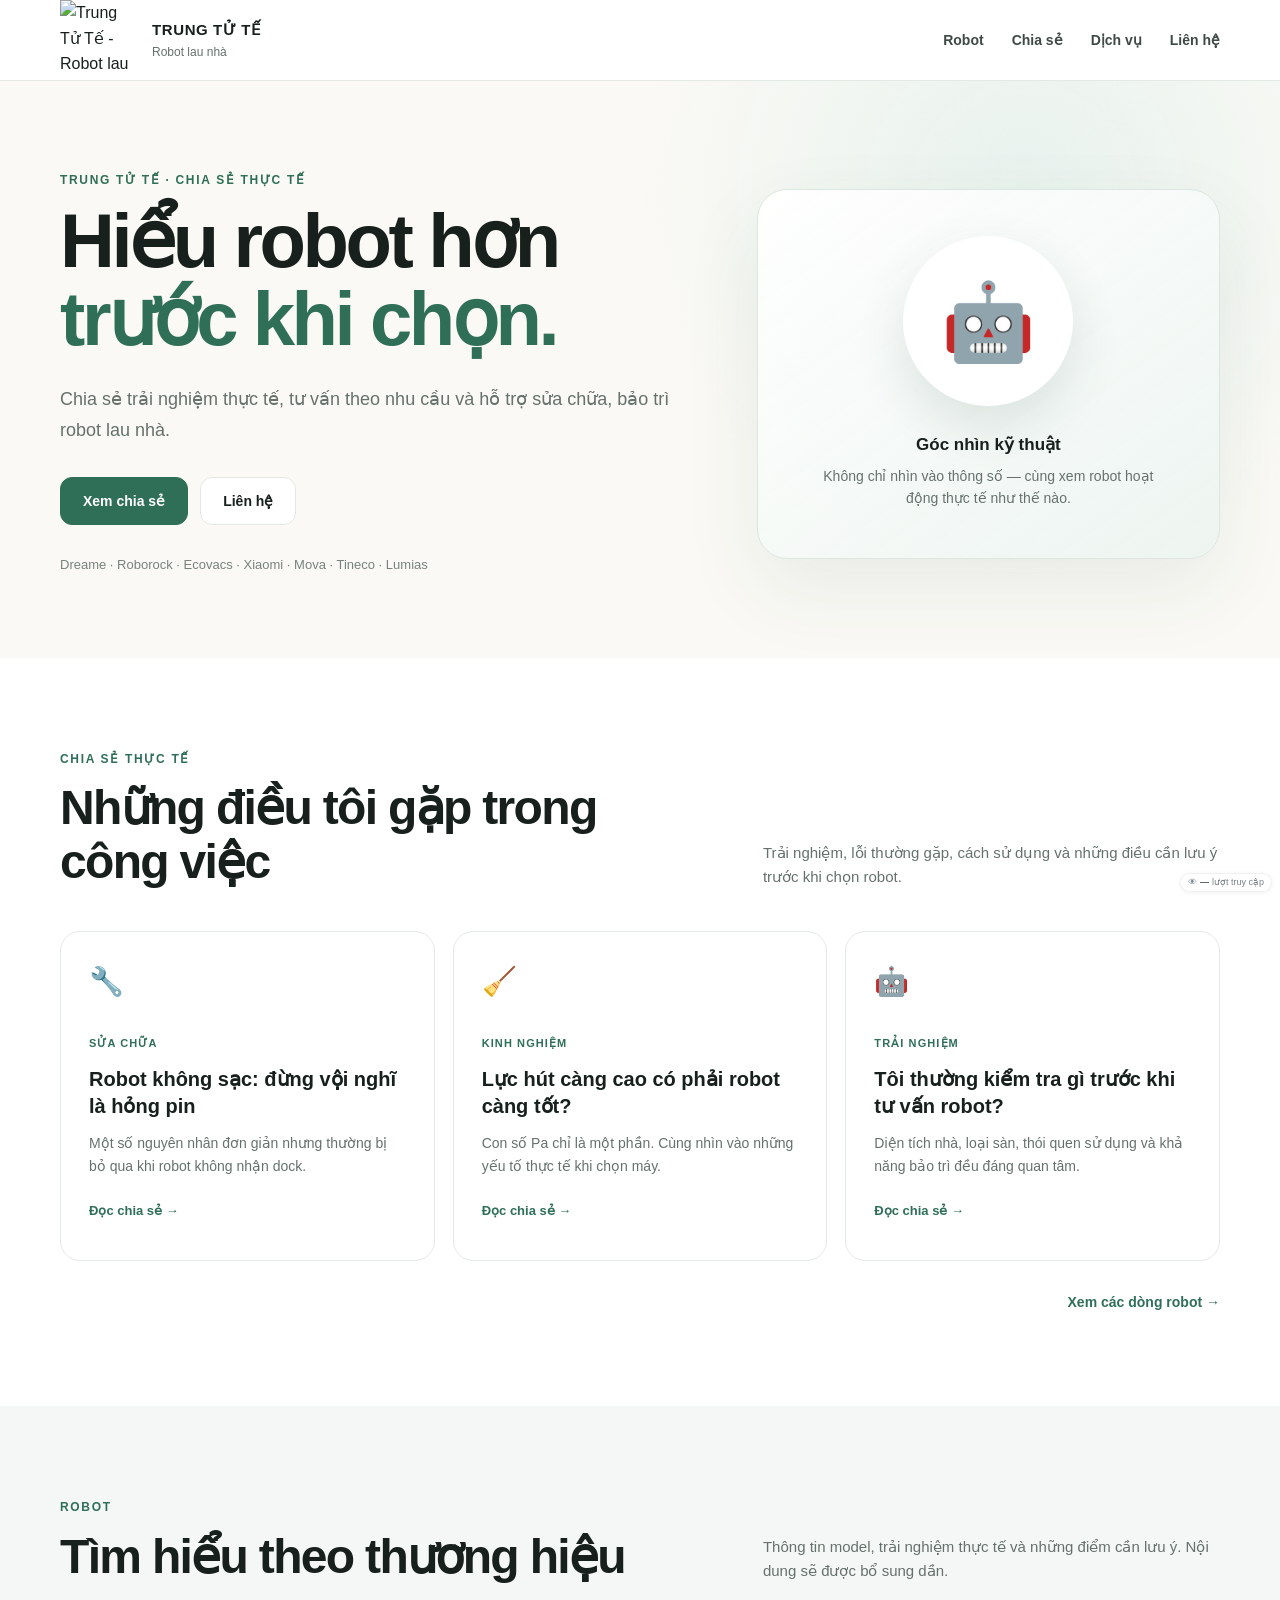
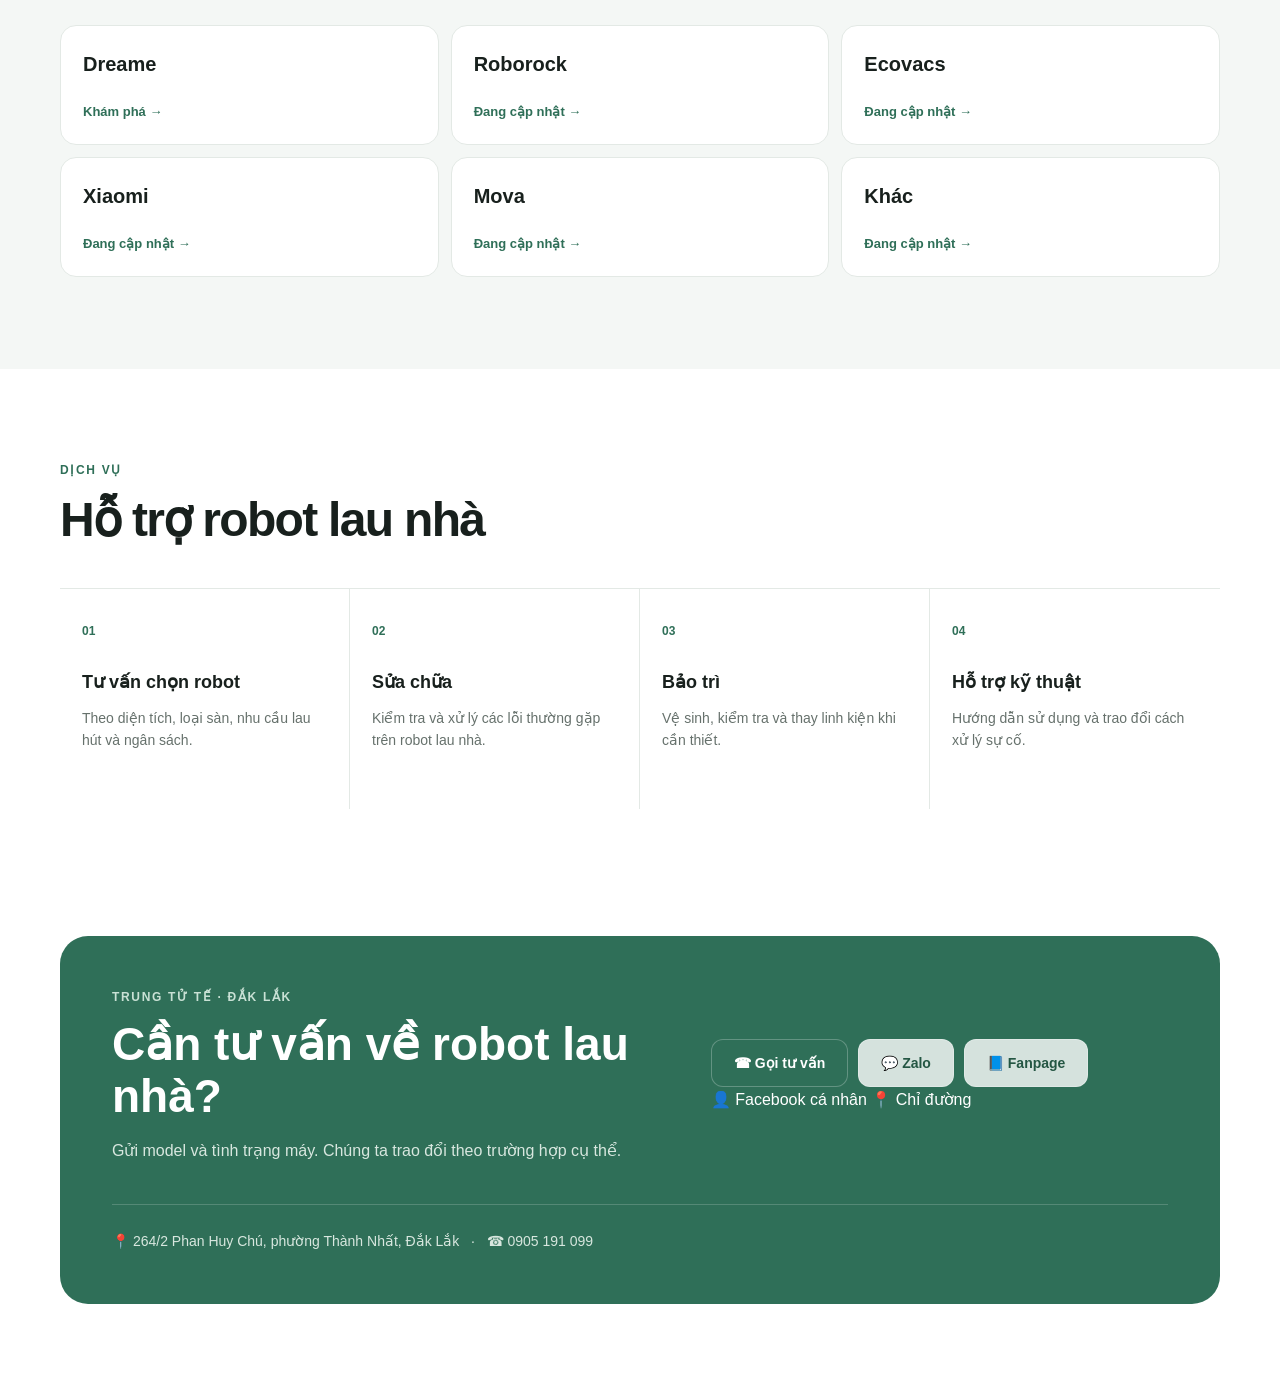
==== commit 2c2c76f7: "Add admin security, articles, analytics and robot auto fill" ====
--- a/public/index.html
+++ b/public/index.html
@@ -2,16 +2,26 @@
 <html lang="vi">
 
 <head>
-<meta charset="utf-8">
-<meta name="viewport" content="width=device-width,initial-scale=1">
-
-<meta name="description"
-content="Trung Tử Tế – tư vấn, sửa chữa, bảo trì robot lau nhà tại Đắk Lắk và chia sẻ kinh nghiệm thực tế.">
-
-<title>Trung Tử Tế – Robot lau nhà</title>
-
-<link rel="stylesheet" href="css/style.css">
-</head>
+  <meta charset="utf-8">
+  <meta name="viewport" content="width=device-width,initial-scale=1">
+  
+  <title>Trung Tử Tế – Robot lau nhà | Tư vấn, sửa chữa tại Đắk Lắk</title>
+  
+  <meta name="description"
+  content="Trung Tử Tế – chuyên robot lau nhà, tư vấn, mua bán, sửa chữa và hỗ trợ kỹ thuật tại Đắk Lắk. Chia sẻ kinh nghiệm sử dụng và sửa chữa robot lau nhà thực tế.">
+  
+  <meta name="robots" content="index, follow">
+  
+  <meta name="author" content="Trung Tử Tế">
+  
+  <meta property="og:type" content="website">
+  <meta property="og:title" content="Trung Tử Tế – Robot lau nhà">
+  <meta property="og:description"
+  content="Tư vấn, mua bán, sửa chữa và hỗ trợ kỹ thuật robot lau nhà tại Đắk Lắk.">
+  <meta property="og:site_name" content="Trung Tử Tế – Robot lau nhà">
+  
+  <link rel="stylesheet" href="css/style.css">
+  </head>
 
 
 <body>
@@ -635,6 +645,17 @@
 
      <script src="../js/main.js"></script>
      <script src="../js/footer.js"></script>
-
+     <script src="/js/visitor.js"></script>
+     <div
+     id="visitor-counter"
+     class="visitor-counter"
+     aria-label="Lượt truy cập website"
+   >
+     <span>👁</span>
+     <span id="visitor-counter-number">—</span>
+     <span>lượt truy cập</span>
+   </div>
+   
+   <script src="/js/visitor-counter.js"></script>
 </body>
 </html>
--- a/public/css/style.css
+++ b/public/css/style.css
@@ -1204,4 +1204,53 @@
     padding-top: 10px;
   }
 
+}
+.visitor-counter {
+  position: fixed;
+  right: 8px;
+  bottom: 8px;
+  z-index: 999;
+
+  display: inline-flex;
+  align-items: center;
+  gap: 3px;
+
+  padding: 4px 7px;
+
+  border: 1px solid rgba(0, 0, 0, 0.06);
+  border-radius: 999px;
+
+  background: rgba(255, 255, 255, 0.82);
+  backdrop-filter: blur(6px);
+
+  color: #7a8088;
+  font-size: 9px;
+  line-height: 1;
+
+  box-shadow:
+    0 1px 5px rgba(0, 0, 0, 0.06);
+
+  pointer-events: none;
+}
+
+.visitor-counter > span:first-child {
+  font-size: 9px;
+}
+
+#visitor-counter-number {
+  color: #555c65;
+  font-weight: 700;
+}
+
+@media (max-width: 640px) {
+  .visitor-counter {
+    right: 6px;
+    bottom: 6px;
+    padding: 3px 6px;
+    font-size: 8px;
+  }
+
+  .visitor-counter > span:first-child {
+    font-size: 8px;
+  }
 }
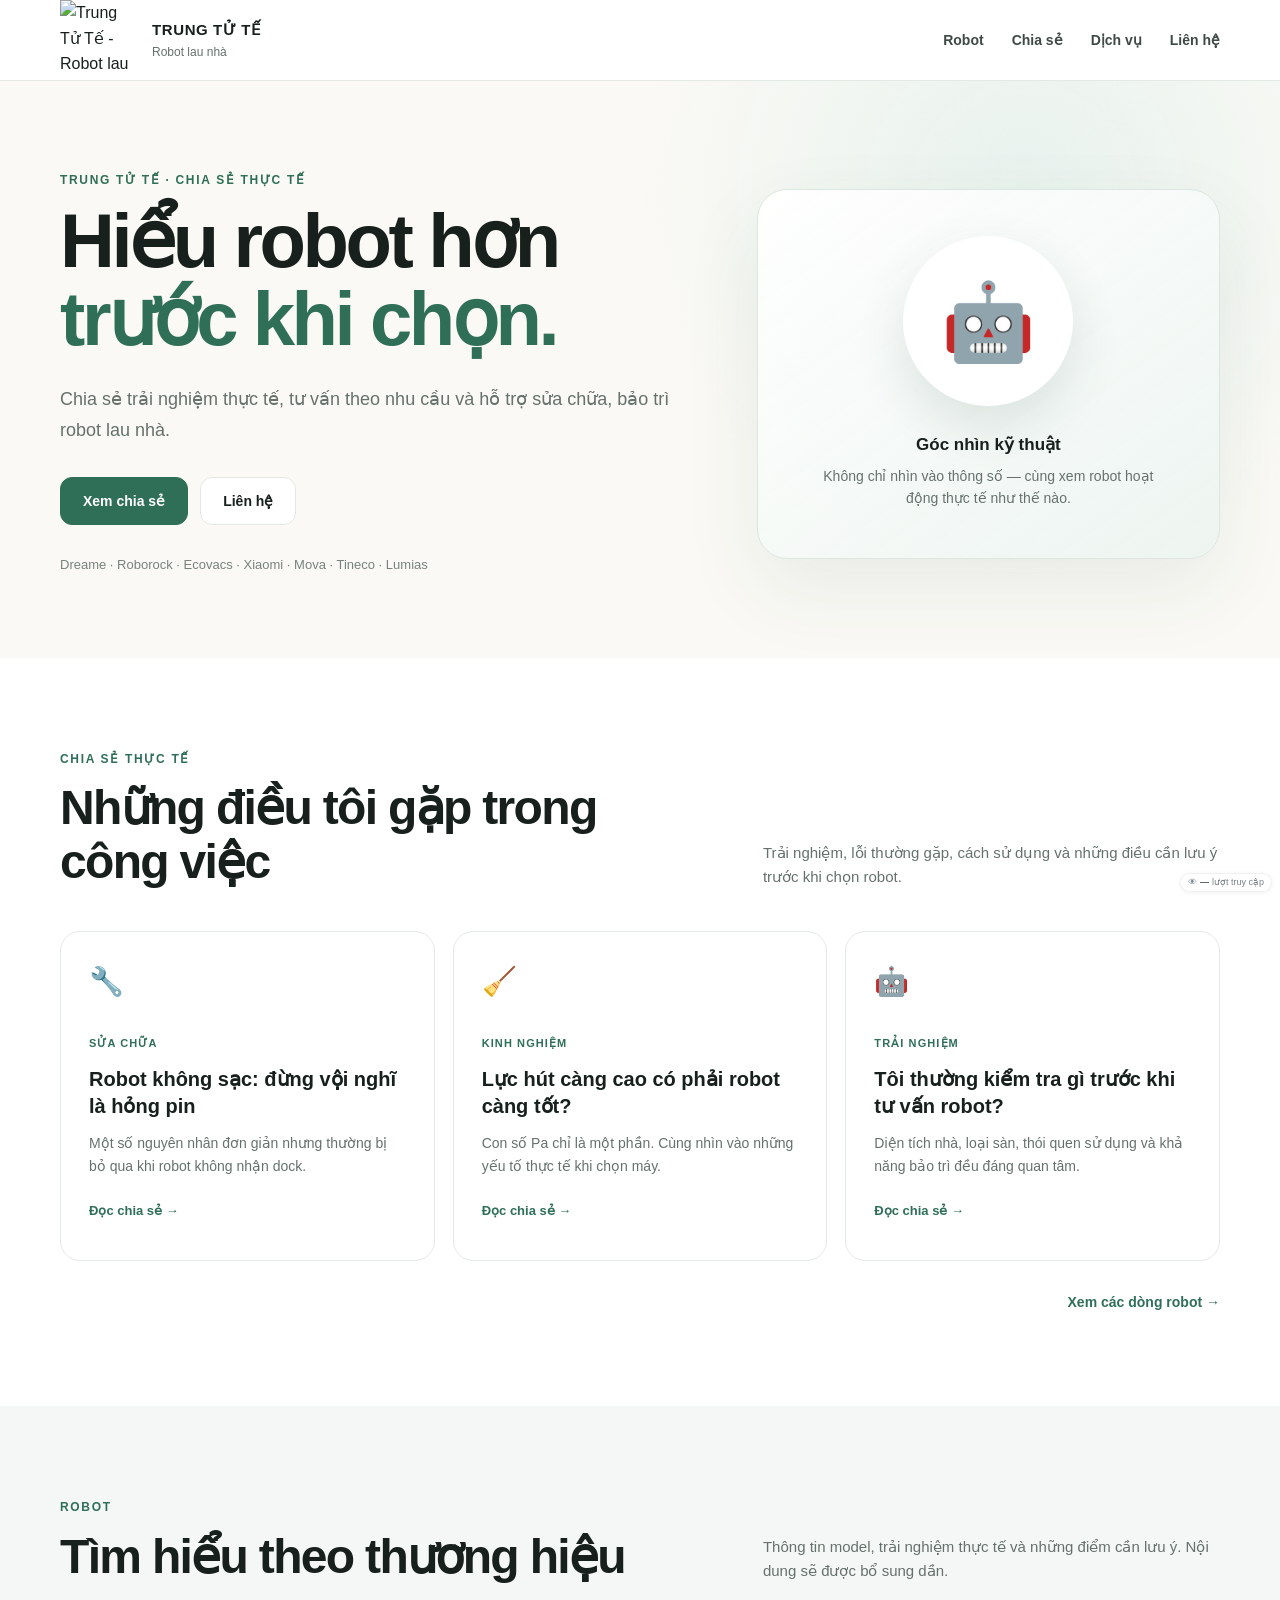
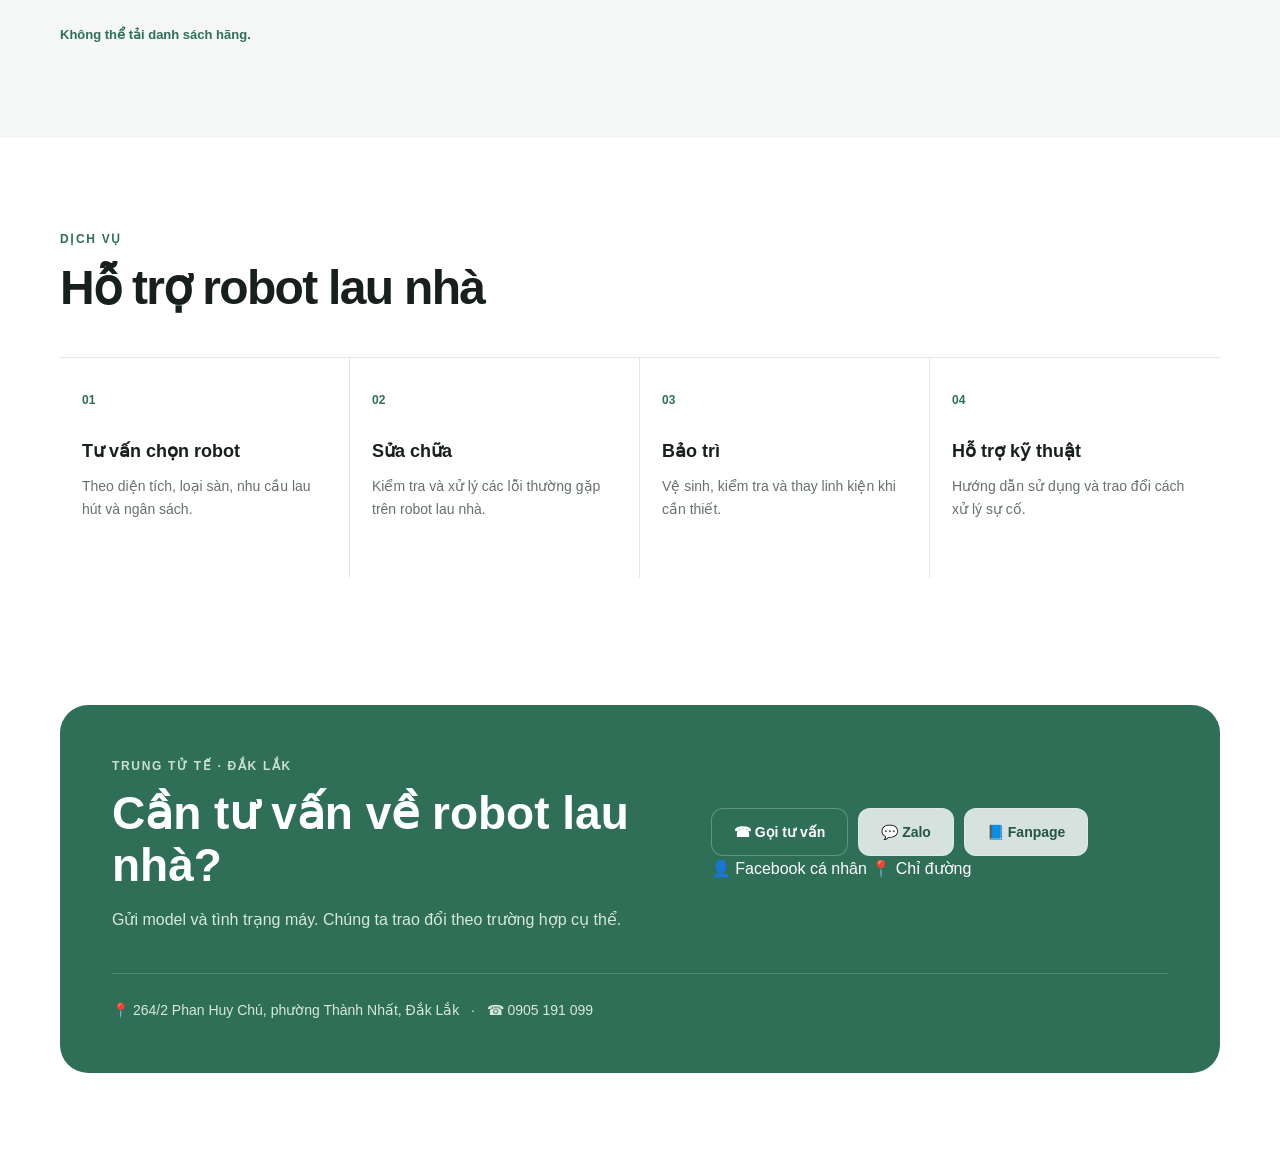
==== commit 2471572f: "update robot website and admin logout" ====
--- a/public/index.html
+++ b/public/index.html
@@ -327,104 +327,8 @@
 
 
 
-    <div class="brands-grid">
-
-
-      <!-- DREAME -->
-
-      <a href="robot/dreame/index.html">
-
-        <b>
-          Dreame
-        </b>
-
-        <span>
-          Khám phá →
-        </span>
-
-      </a>
-
-
-
-      <!-- ROBOROCK -->
-
-      <a href="#">
-
-        <b>
-          Roborock
-        </b>
-
-        <span>
-          Đang cập nhật →
-        </span>
-
-      </a>
-
-
-
-      <!-- ECOVACS -->
-
-      <a href="#">
-
-        <b>
-          Ecovacs
-        </b>
-
-        <span>
-          Đang cập nhật →
-        </span>
-
-      </a>
-
-
-
-      <!-- XIAOMI -->
-
-      <a href="#">
-
-        <b>
-          Xiaomi
-        </b>
-
-        <span>
-          Đang cập nhật →
-        </span>
-
-      </a>
-
-
-
-      <!-- MOVA -->
-
-      <a href="#">
-
-        <b>
-          Mova
-        </b>
-
-        <span>
-          Đang cập nhật →
-        </span>
-
-      </a>
-
-
-
-      <!-- KHÁC -->
-
-      <a href="#">
-
-        <b>
-          Khác
-        </b>
-
-        <span>
-          Đang cập nhật →
-        </span>
-
-      </a>
-
-
+    <div class="brands-grid" id="home-brands-list">
+      <span>Đang tải danh sách hãng...</span>
     </div>
 
   </div>
@@ -645,6 +549,146 @@
 
      <script src="../js/main.js"></script>
      <script src="../js/footer.js"></script>
+     <script>
+      async function loadHomeBrands() {
+      
+        const container =
+          document.getElementById("home-brands-list");
+      
+        if (!container) {
+          return;
+        }
+      
+        try {
+      
+          const response =
+            await fetch("/api/robots");
+      
+          if (!response.ok) {
+            throw new Error(
+              "Không thể đọc API robot"
+            );
+          }
+      
+          const data =
+            await response.json();
+      
+          if (
+            !data.ok ||
+            !Array.isArray(data.robots)
+          ) {
+            throw new Error(
+              data.error ||
+              "API robot không đúng định dạng"
+            );
+          }
+      
+      
+          const brands = [];
+      
+      
+          data.robots.forEach(function(robot) {
+      
+            const brand =
+              String(robot.brand || "").trim();
+      
+            if (!brand) {
+              return;
+            }
+      
+            const exists =
+              brands.some(function(item) {
+      
+                return (
+                  item.toLowerCase() ===
+                  brand.toLowerCase()
+                );
+      
+              });
+      
+            if (!exists) {
+              brands.push(brand);
+            }
+      
+          });
+      
+      
+          brands.sort(function(a, b) {
+      
+            return a.localeCompare(
+              b,
+              "vi"
+            );
+      
+          });
+      
+      
+          container.innerHTML = "";
+      
+      
+          if (brands.length === 0) {
+      
+            container.innerHTML =
+              "<span>Chưa có hãng robot.</span>";
+      
+            return;
+          }
+      
+      
+          brands.forEach(function(brand) {
+      
+            const link =
+              document.createElement("a");
+      
+      
+            link.href =
+              "robot/brand.html?brand=" +
+              encodeURIComponent(brand);
+      
+      
+            const name =
+              document.createElement("b");
+      
+      
+            name.textContent =
+              brand;
+      
+      
+            const detail =
+              document.createElement("span");
+      
+      
+            detail.textContent =
+              "Khám phá →";
+      
+      
+            link.appendChild(name);
+      
+            link.appendChild(detail);
+      
+            container.appendChild(link);
+      
+          });
+      
+      
+        } catch (error) {
+      
+          console.error(
+            "Load home brands:",
+            error
+          );
+      
+      
+          container.innerHTML =
+            "<span>Không thể tải danh sách hãng.</span>";
+      
+        }
+      
+      }
+      
+      
+      loadHomeBrands();
+      </script>
      <script src="/js/visitor.js"></script>
      <div
      id="visitor-counter"
@@ -657,5 +701,6 @@
    </div>
    
    <script src="/js/visitor-counter.js"></script>
+   
 </body>
 </html>
--- a/public/css/style.css
+++ b/public/css/style.css
@@ -424,7 +424,16 @@
   font-size: 13px;
   font-weight: 700;
   }
-  
+  /* ============================================================
+   ROBOT MODEL LIST
+   ============================================================ */
+
+#brand-models-list {
+  display: grid;
+  grid-template-columns: repeat(auto-fill, 180px);
+  gap: 18px;
+  justify-content: start;
+}
   /* =========================================================
   DỊCH VỤ
   ========================================================= */
@@ -1167,44 +1176,118 @@
    ROBOT MODEL CARDS
    ============================================================ */
 
-.article-model-card-image {
-  position: relative;
-  width: 100%;
-  height: 120px;
-  overflow: hidden;
-  background: #f5f5f5;
-}
-.article-model-card-image img {
-  display: block;
-  width: 100%;
-  height: 100%;
-  object-fit: contain;
-  transition: transform 0.3s ease;
-}
-.article-model-card:hover
-.article-model-card-image img {
-  transform: scale(1.04);
-}
-.article-model-card-image.no-image {
-  display: flex;
-  align-items: center;
-  justify-content: center;
-  color: #888;
-  font-size: 14px;
-}
-/* Mobile */
-
-@media (max-width: 600px) {
-
+   .article-model-card {
+    width: 180px;
+    background: #fff;
+    border: 1px solid #e5e5e5;
+    border-radius: 12px;
+    overflow: hidden;
+    text-decoration: none;
+    color: inherit;
+    transition: transform 0.2s ease, box-shadow 0.2s ease;
+  }
+  
+  .article-model-card:hover {
+    transform: translateY(-3px);
+    box-shadow: 0 6px 18px rgba(0, 0, 0, 0.08);
+  }
+  
+  .article-model-card-image {
+    position: relative;
+    width: 110px;
+    height: 110px;
+    margin: 12px auto 0;
+    overflow: hidden;
+    background: #f5f5f5;
+    border-radius: 10px;
+  }
+  
+  .article-model-card-image img {
+    display: block;
+    width: 100%;
+    height: 100%;
+    object-fit: contain;
+    transition: transform 0.3s ease;
+  }
+  
+  .article-model-card:hover
+  .article-model-card-image img {
+    transform: scale(1.04);
+  }
+  
+  .article-model-card-image.no-image {
+    display: flex;
+    align-items: center;
+    justify-content: center;
+    color: #888;
+    font-size: 13px;
+  }
+  
+  /* Nội dung */
+  
+  .article-model-card-content {
+    padding: 10px 12px 12px;
+    text-align: center;
+  }
+  
+  .article-model-card-brand {
+    display: block;
+    font-size: 12px;
+    color: #888;
+    margin-bottom: 3px;
+  }
+  
   .article-model-card-name {
-    font-size: 16px;
-  }
-
-  .article-model-card-content {
-    padding-top: 10px;
-  }
-
-}
+    display: block;
+    font-size: 15px;
+    font-weight: 600;
+    line-height: 1.3;
+    color: #222;
+    margin-bottom: 4px;
+  }
+  
+  .article-model-card-year {
+    display: block;
+    font-size: 12px;
+    color: #888;
+    margin-bottom: 6px;
+  }
+  
+  .article-model-card-link {
+    display: block;
+    font-size: 12px;
+    font-weight: 500;
+    color: #333;
+  }
+  
+  /* Mobile */
+  
+  @media (max-width: 600px) {
+  
+    .article-model-card {
+      width: 160px;
+    }
+  
+    .article-model-card-image {
+      width: 100px;
+      height: 100px;
+    }
+  
+    .article-model-card-content {
+      padding: 9px 10px 11px;
+    }
+  
+    .article-model-card-name {
+      font-size: 14px;
+    }
+  
+    .article-model-card-brand,
+    .article-model-card-year,
+    .article-model-card-link {
+      font-size: 11px;
+    }
+  
+  }
 .visitor-counter {
   position: fixed;
   right: 8px;
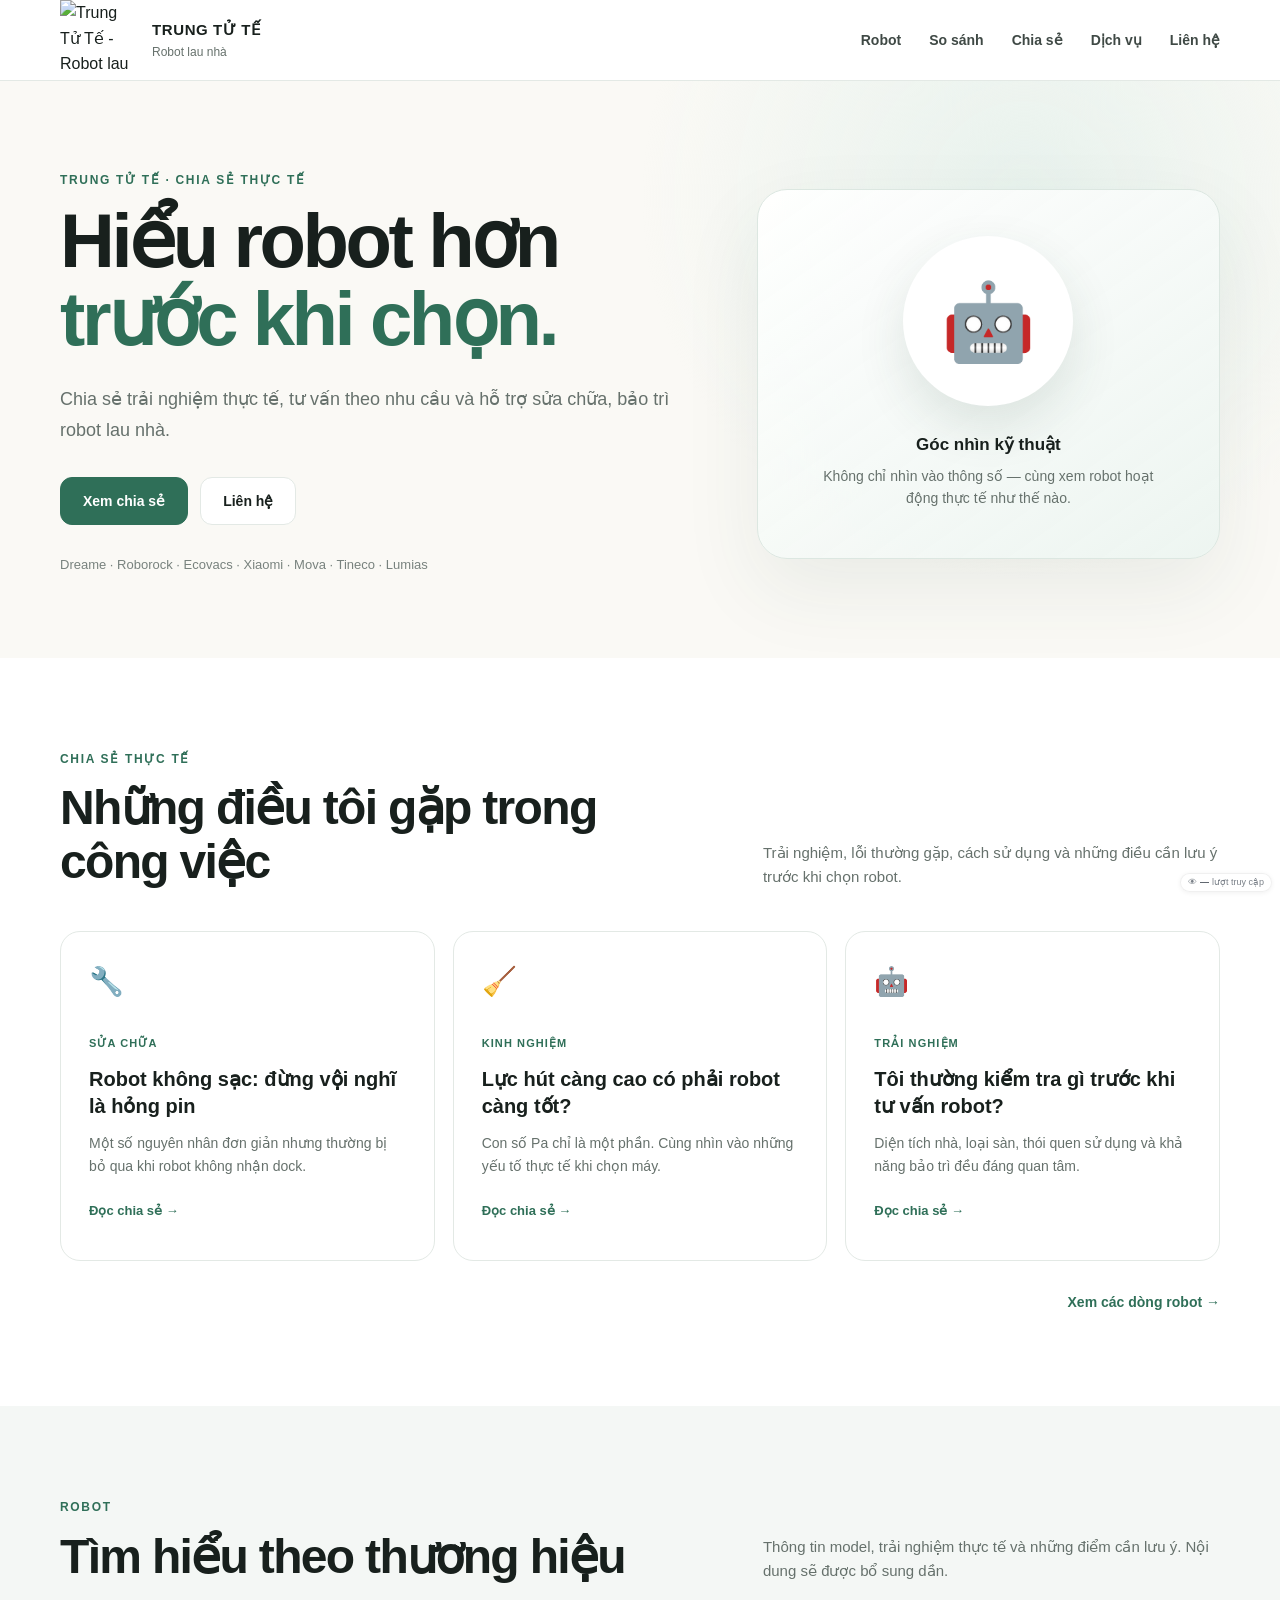
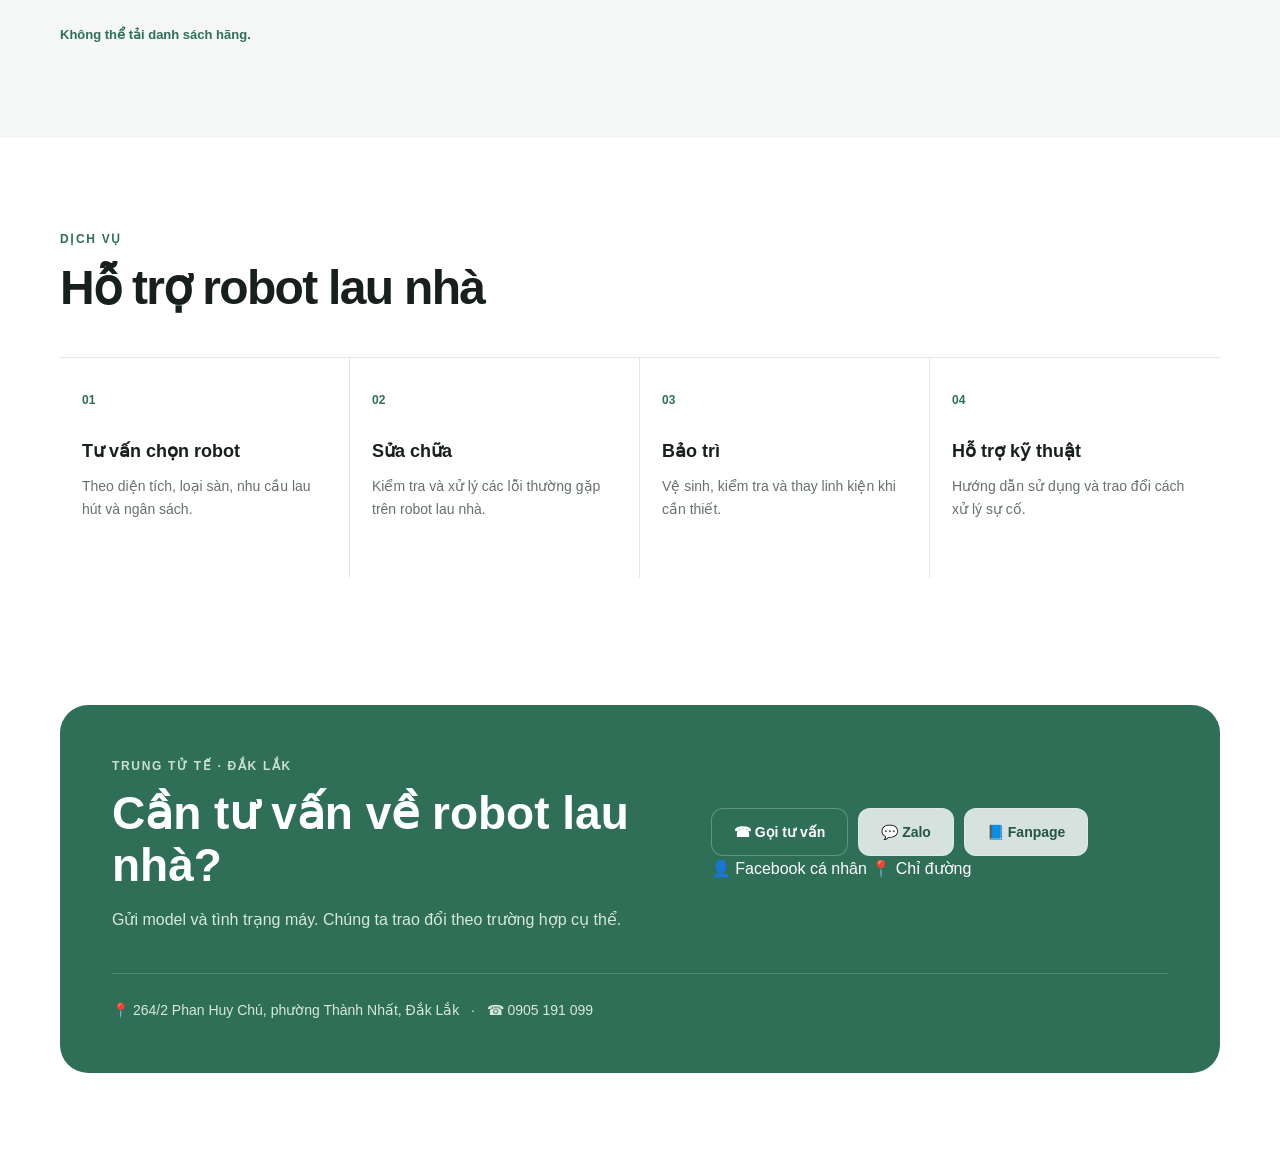
==== commit 80fe6c9c: "Update robot specs and comparison page" ====
--- a/public/index.html
+++ b/public/index.html
@@ -4,22 +4,22 @@
 <head>
   <meta charset="utf-8">
   <meta name="viewport" content="width=device-width,initial-scale=1">
-  
+
   <title>Trung Tử Tế – Robot lau nhà | Tư vấn, sửa chữa tại Đắk Lắk</title>
-  
+
   <meta name="description"
   content="Trung Tử Tế – chuyên robot lau nhà, tư vấn, mua bán, sửa chữa và hỗ trợ kỹ thuật tại Đắk Lắk. Chia sẻ kinh nghiệm sử dụng và sửa chữa robot lau nhà thực tế.">
-  
+
   <meta name="robots" content="index, follow">
-  
+
   <meta name="author" content="Trung Tử Tế">
-  
+
   <meta property="og:type" content="website">
   <meta property="og:title" content="Trung Tử Tế – Robot lau nhà">
   <meta property="og:description"
   content="Tư vấn, mua bán, sửa chữa và hỗ trợ kỹ thuật robot lau nhà tại Đắk Lắk.">
   <meta property="og:site_name" content="Trung Tử Tế – Robot lau nhà">
-  
+
   <link rel="stylesheet" href="css/style.css">
   </head>
 
@@ -56,7 +56,9 @@
       <a href="robot/index.html">
         Robot
       </a>
-
+      <a href="so-sanh/index.html">
+        So sánh
+      </a>
       <a href="chia-se/index.html">
         Chia sẻ
       </a>
@@ -551,28 +553,28 @@
      <script src="../js/footer.js"></script>
      <script>
       async function loadHomeBrands() {
-      
+
         const container =
           document.getElementById("home-brands-list");
-      
+
         if (!container) {
           return;
         }
-      
+
         try {
-      
+
           const response =
             await fetch("/api/robots");
-      
+
           if (!response.ok) {
             throw new Error(
               "Không thể đọc API robot"
             );
           }
-      
+
           const data =
             await response.json();
-      
+
           if (
             !data.ok ||
             !Array.isArray(data.robots)
@@ -582,111 +584,111 @@
               "API robot không đúng định dạng"
             );
           }
-      
-      
+
+
           const brands = [];
-      
-      
+
+
           data.robots.forEach(function(robot) {
-      
+
             const brand =
               String(robot.brand || "").trim();
-      
+
             if (!brand) {
               return;
             }
-      
+
             const exists =
               brands.some(function(item) {
-      
+
                 return (
                   item.toLowerCase() ===
                   brand.toLowerCase()
                 );
-      
+
               });
-      
+
             if (!exists) {
               brands.push(brand);
             }
-      
+
           });
-      
-      
+
+
           brands.sort(function(a, b) {
-      
+
             return a.localeCompare(
               b,
               "vi"
             );
-      
+
           });
-      
-      
+
+
           container.innerHTML = "";
-      
-      
+
+
           if (brands.length === 0) {
-      
+
             container.innerHTML =
               "<span>Chưa có hãng robot.</span>";
-      
+
             return;
           }
-      
-      
+
+
           brands.forEach(function(brand) {
-      
+
             const link =
               document.createElement("a");
-      
-      
+
+
             link.href =
               "robot/brand.html?brand=" +
               encodeURIComponent(brand);
-      
-      
+
+
             const name =
               document.createElement("b");
-      
-      
+
+
             name.textContent =
               brand;
-      
-      
+
+
             const detail =
               document.createElement("span");
-      
-      
+
+
             detail.textContent =
               "Khám phá →";
-      
-      
+
+
             link.appendChild(name);
-      
+
             link.appendChild(detail);
-      
+
             container.appendChild(link);
-      
+
           });
-      
-      
+
+
         } catch (error) {
-      
+
           console.error(
             "Load home brands:",
             error
           );
-      
-      
+
+
           container.innerHTML =
             "<span>Không thể tải danh sách hãng.</span>";
-      
+
         }
-      
+
       }
-      
-      
+
+
       loadHomeBrands();
       </script>
      <script src="/js/visitor.js"></script>
@@ -699,8 +701,8 @@
      <span id="visitor-counter-number">—</span>
      <span>lượt truy cập</span>
    </div>
-   
+
    <script src="/js/visitor-counter.js"></script>
-   
+
 </body>
 </html>
--- a/public/css/style.css
+++ b/public/css/style.css
@@ -1039,9 +1039,13 @@
   }
   
   .article-models-grid {
-  display: grid;
-  grid-template-columns: repeat(4, 1fr);
-  gap: 12px;
+    display: grid;
+    grid-template-columns: repeat(
+      4,
+      minmax(0, 280px)
+    );
+    gap: 12px;
+    justify-content: start;
   }
   
   .article-model-card {
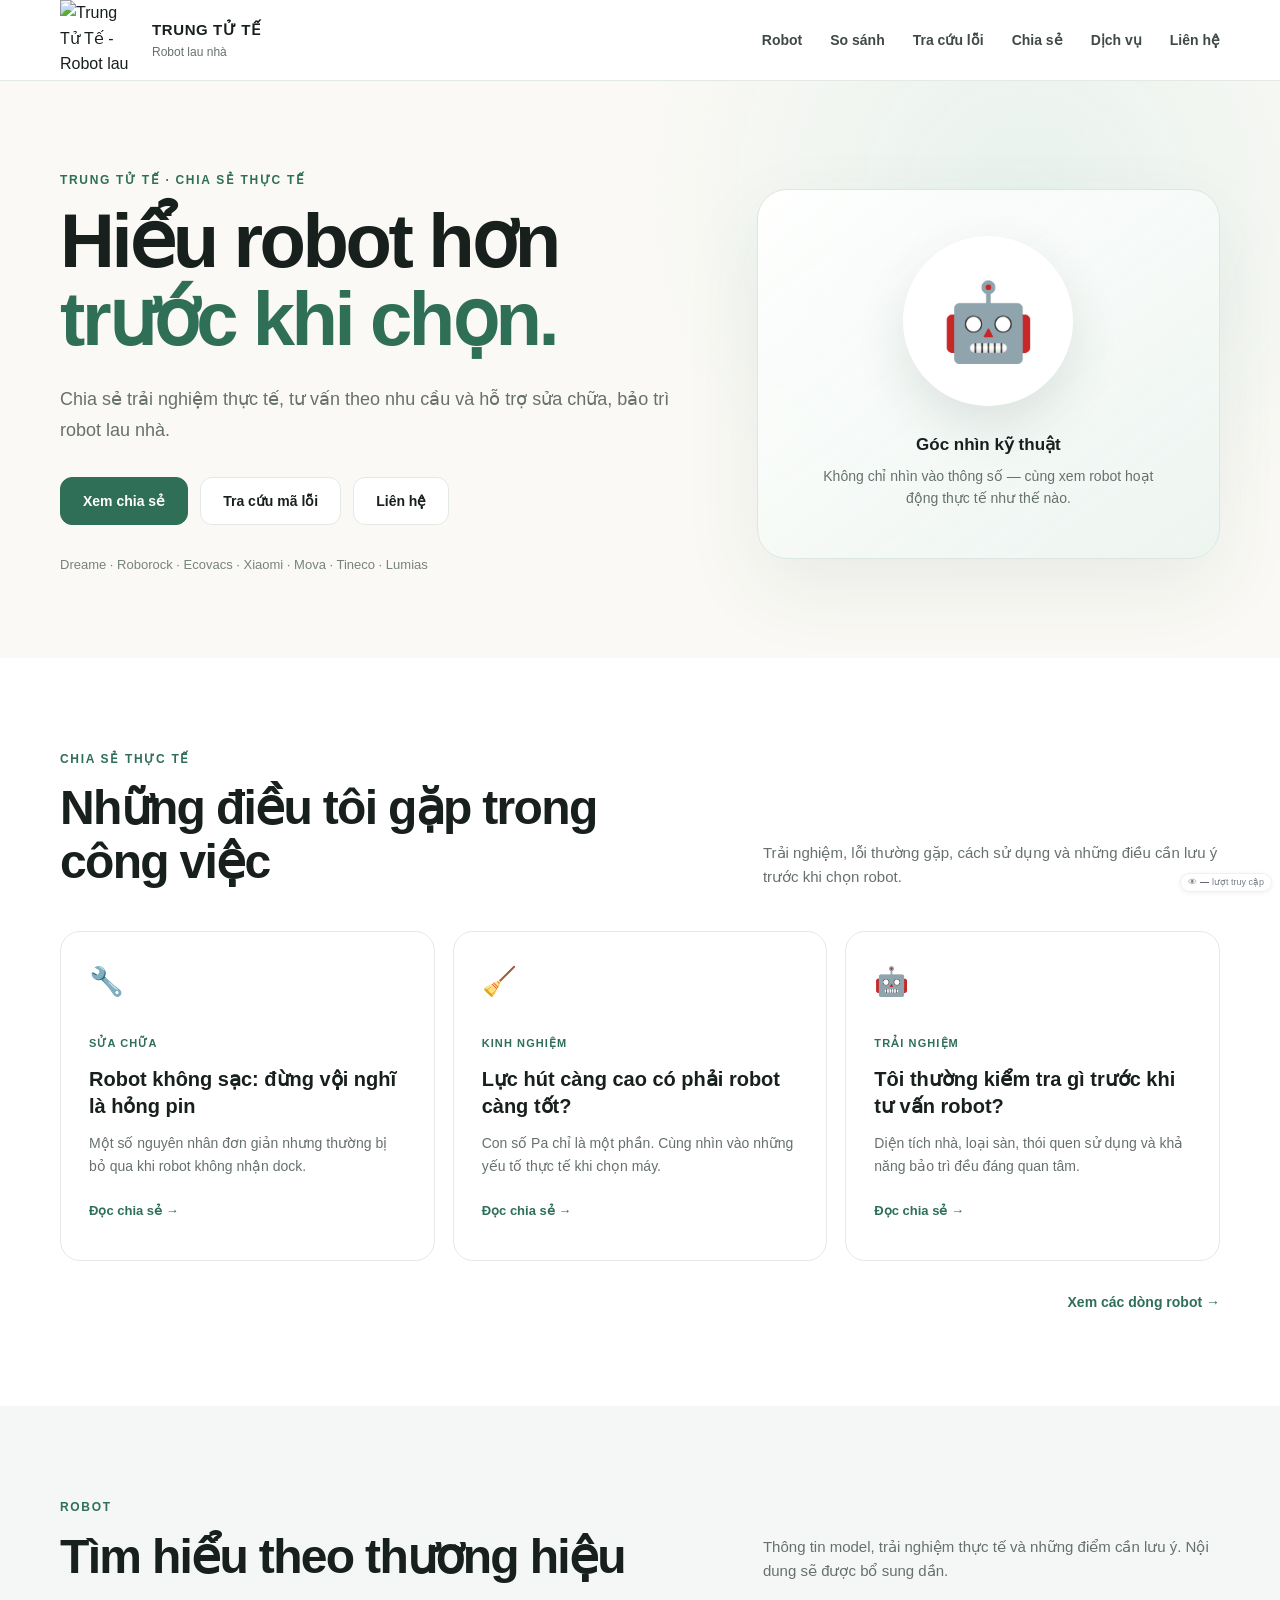
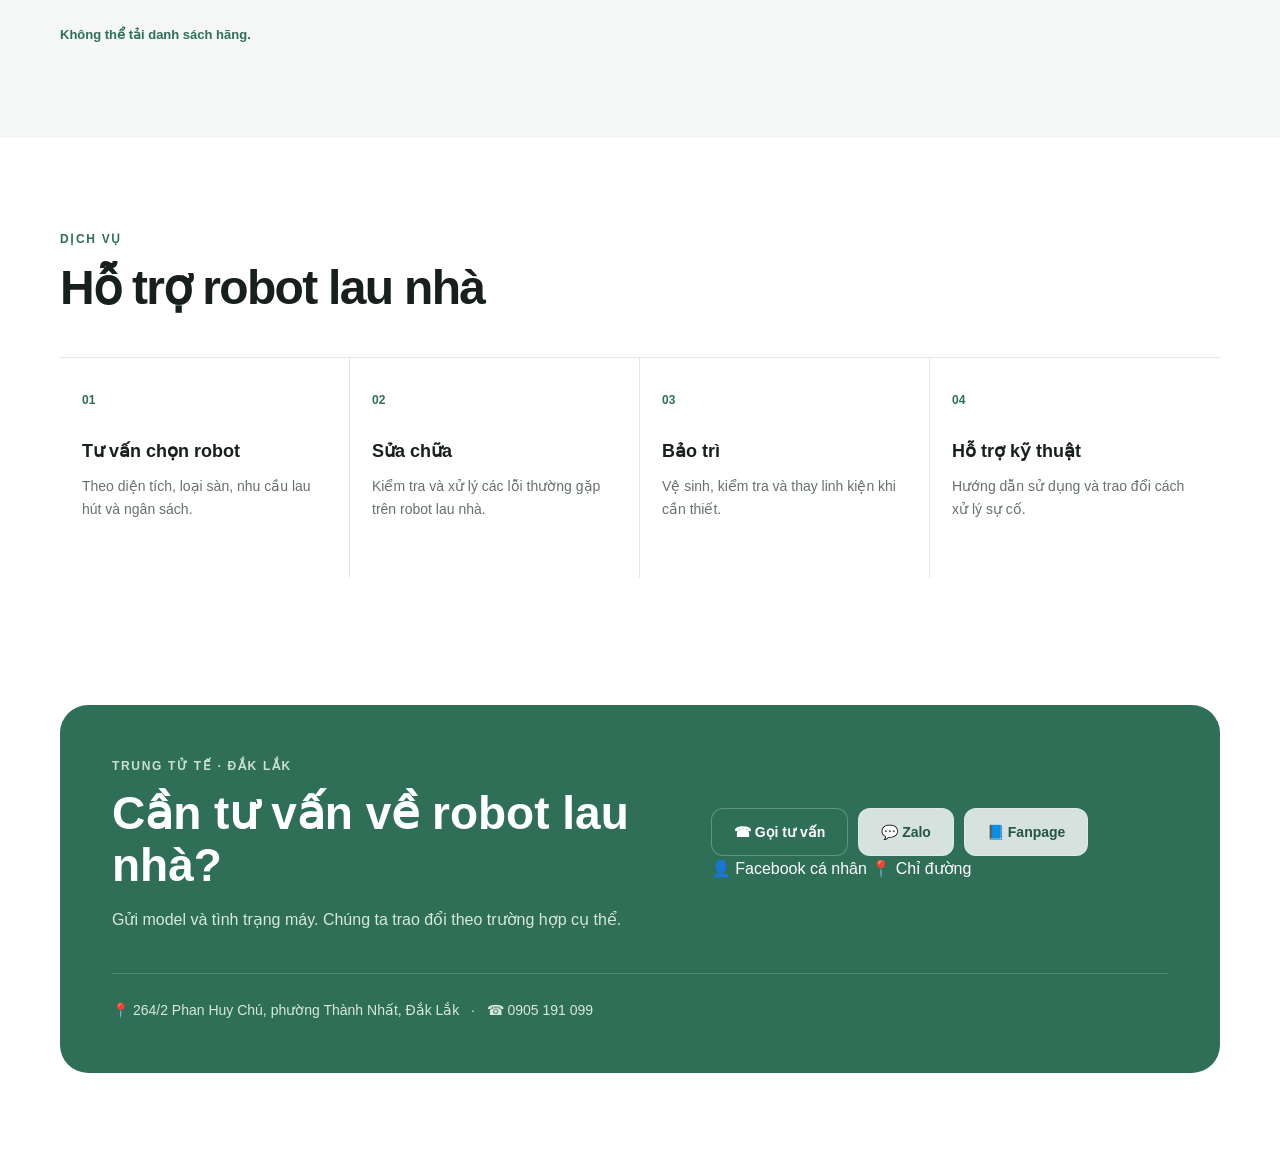
==== commit 847e5467: "feat: link error lookup from homepage" ====
--- a/public/index.html
+++ b/public/index.html
@@ -59,6 +59,9 @@
       <a href="so-sanh/index.html">
         So sánh
       </a>
+      <a href="tra-cuu-ma-loi/">
+        Tra cứu lỗi
+      </a>
       <a href="chia-se/index.html">
         Chia sẻ
       </a>
@@ -115,6 +118,12 @@
           class="btn primary"
           href="chia-se/index.html">
           Xem chia sẻ
+        </a>
+
+        <a
+          class="btn"
+          href="tra-cuu-ma-loi/">
+          Tra cứu mã lỗi
         </a>
 
 
@@ -636,42 +645,48 @@
             return;
           }
 
-
           brands.forEach(function(brand) {
 
-            const link =
-              document.createElement("a");
-
-
-            link.href =
-              "robot/brand.html?brand=" +
-              encodeURIComponent(brand);
-
-
-            const name =
-              document.createElement("b");
-
-
-            name.textContent =
-              brand;
-
-
-            const detail =
-              document.createElement("span");
-
-
-            detail.textContent =
-              "Khám phá →";
-
-
-            link.appendChild(name);
-
-            link.appendChild(detail);
-
-            container.appendChild(link);
-
-          });
-
+const link = document.createElement("a");
+
+link.href =
+  "robot/brand.html?brand=" +
+  encodeURIComponent(brand);
+
+const logoFiles = {
+  dreame: "Dreame.png",
+  ecovacs: "Ecovacs.png",
+  mova: "Mova.png",
+  roborock: "roborock.png",
+  xiaomi: "Xiaomi.png"
+};
+
+const logoFile = logoFiles[brand.toLowerCase()];
+const name = document.createElement("b");
+
+if (logoFile) {
+  const logo = document.createElement("img");
+
+  logo.src = "/assets/brand-logos/" + logoFile;
+  logo.alt = brand;
+  logo.className = "brand-logo";
+
+  logo.onerror = function() {
+    logo.remove();
+    name.textContent = brand;
+  };
+
+  link.appendChild(logo);
+} else {
+  name.textContent = brand;
+}
+
+
+link.appendChild(name);
+
+container.appendChild(link);
+
+});
 
         } catch (error) {
 
@@ -703,6 +718,5 @@
    </div>
 
    <script src="/js/visitor-counter.js"></script>
-
 </body>
 </html>
--- a/public/css/style.css
+++ b/public/css/style.css
@@ -392,32 +392,46 @@
   
   .brands-grid {
   display: grid;
-  grid-template-columns: repeat(3, 1fr);
-  gap: 12px;
-  }
-  
+  grid-template-columns: repeat(4, 1fr);
+  gap: 8px;
+  }
   .brands-grid a {
-  min-height: 120px;
-  display: flex;
-  flex-direction: column;
-  justify-content: space-between;
-  padding: 22px;
-  border: 1px solid var(--line);
-  border-radius: 16px;
-  background: white;
-  transition:
-  transform 0.2s ease,
-  border-color 0.2s ease;
-  }
-  
+    display: flex;
+    align-items: center;
+    justify-content: center;
+    padding: 10px;
+    border: 1px solid var(--line);
+    border-radius: 16px;
+    background: white;
+    transition:
+      transform 0.2s ease,
+      border-color 0.2s ease;
+  }
+  .brands-grid .brand-logo {
+    display: block;
+    width: 70%;
+    height: 18px;
+    object-fit: contain;
+    object-position: center;
+  }
   .brands-grid a:hover {
   transform: translateY(-3px);
   border-color: #b7cdbf;
   }
   
+
   .brands-grid b {
-  font-size: 20px;
-  }
+    font-size: 20px;
+  }
+
+  .brands-grid .brand-logo {
+    display: block;
+    width: 90%;
+    height: 24px;
+    object-fit: contain;
+    object-position: center;
+  }
+
   
   .brands-grid span {
   color: var(--green);
@@ -428,16 +442,28 @@
    ROBOT MODEL LIST
    ============================================================ */
 
-#brand-models-list {
-  display: grid;
-  grid-template-columns: repeat(auto-fill, 180px);
-  gap: 18px;
-  justify-content: start;
-}
+   .brand-models-grid {
+    display: grid;
+    grid-template-columns: repeat(auto-fill, 180px);
+    gap: 18px;
+    justify-content: start;
+    align-items: start;
+  }
+
+  #brand-models-list > .article-model-card {
+    display: flex;
+    flex-direction: column;
+    align-items: stretch;
+    justify-content: flex-start;
+    box-sizing: border-box;
+    width: 180px;
+    min-height: 0;
+    padding: 0;
+  }
+
   /* =========================================================
   DỊCH VỤ
   ========================================================= */
-  
   .services {
   display: grid;
   grid-template-columns: repeat(4, 1fr);
@@ -469,7 +495,7 @@
   color: var(--muted);
   font-size: 14px;
   }
-  
+
   /* =========================================================
   CONTACT
   ========================================================= */
@@ -672,7 +698,7 @@
   }
   
   .brands-grid {
-  grid-template-columns: 1fr 1fr;
+    grid-template-columns: repeat(4, minmax(0, 1fr));
   }
   
   .services {
@@ -1198,8 +1224,8 @@
   
   .article-model-card-image {
     position: relative;
-    width: 110px;
-    height: 110px;
+    width: 150px;
+    height: 150px;
     margin: 12px auto 0;
     overflow: hidden;
     background: #f5f5f5;
